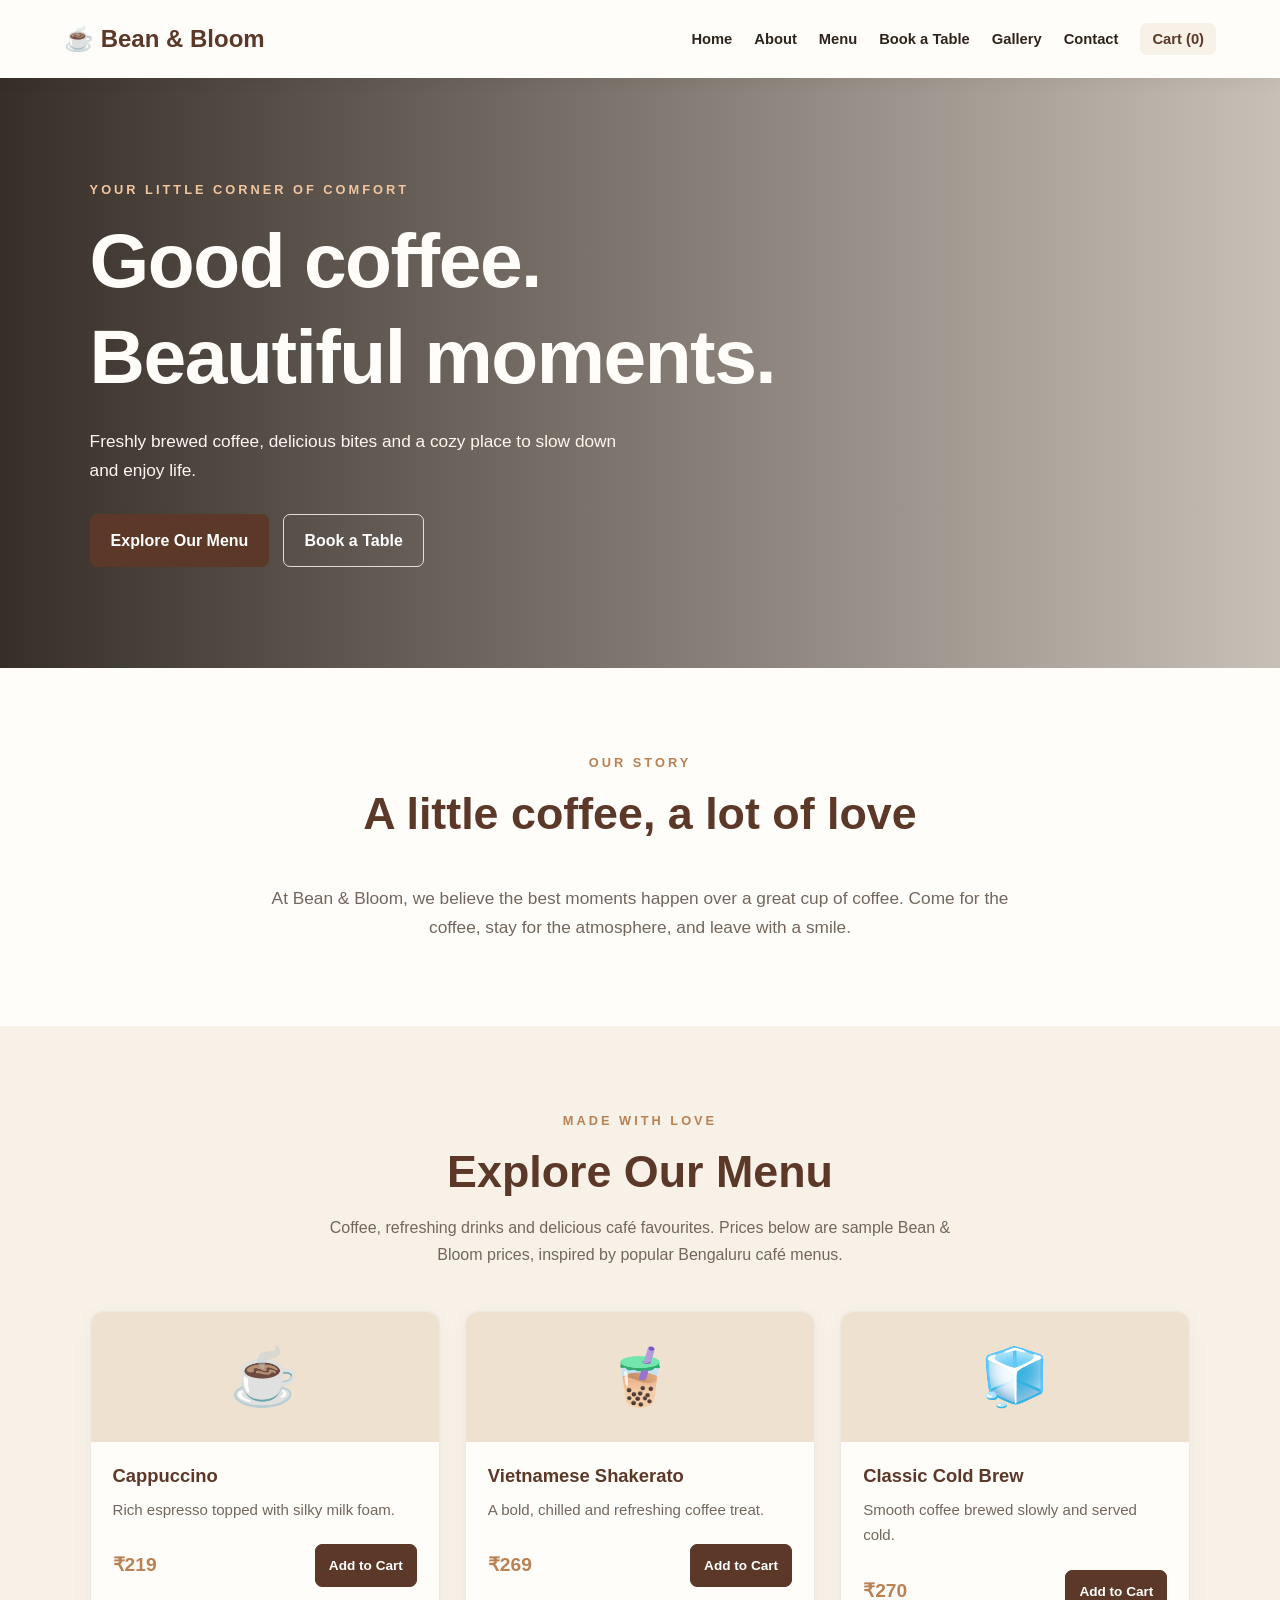
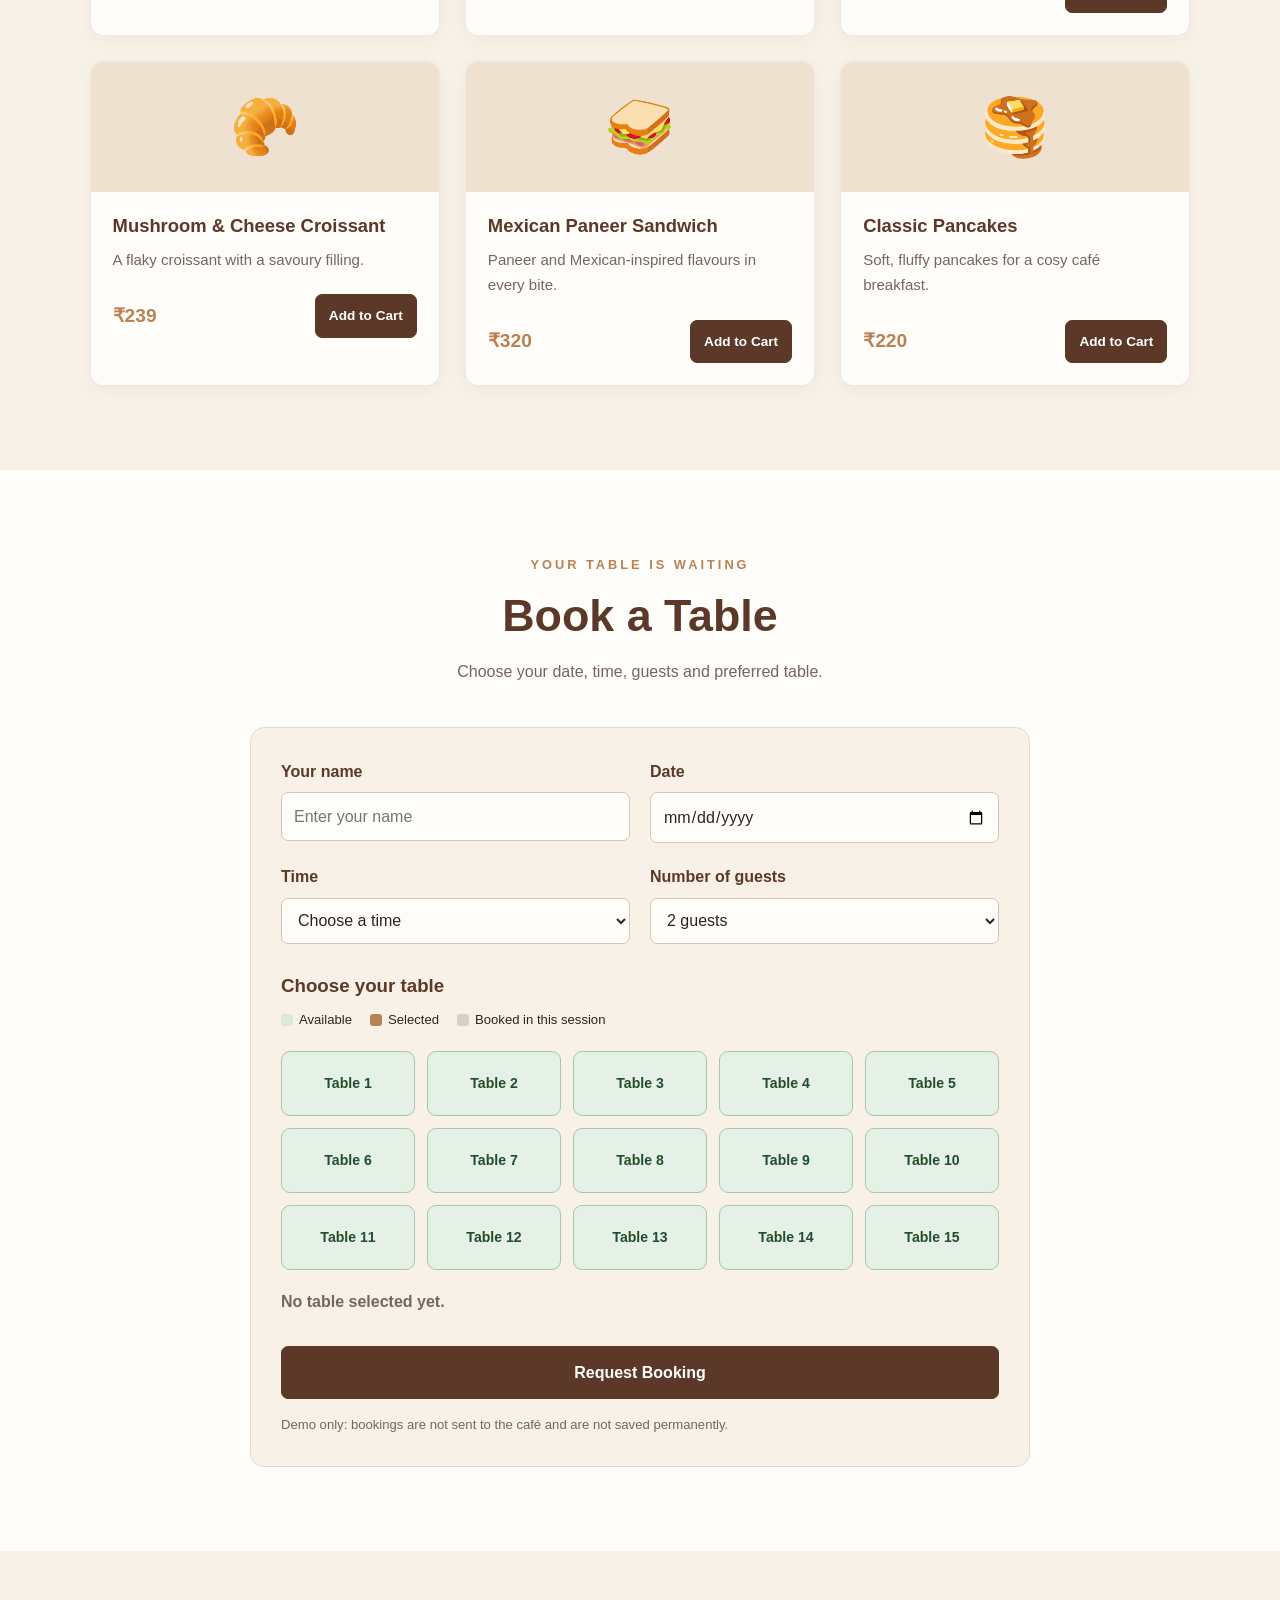
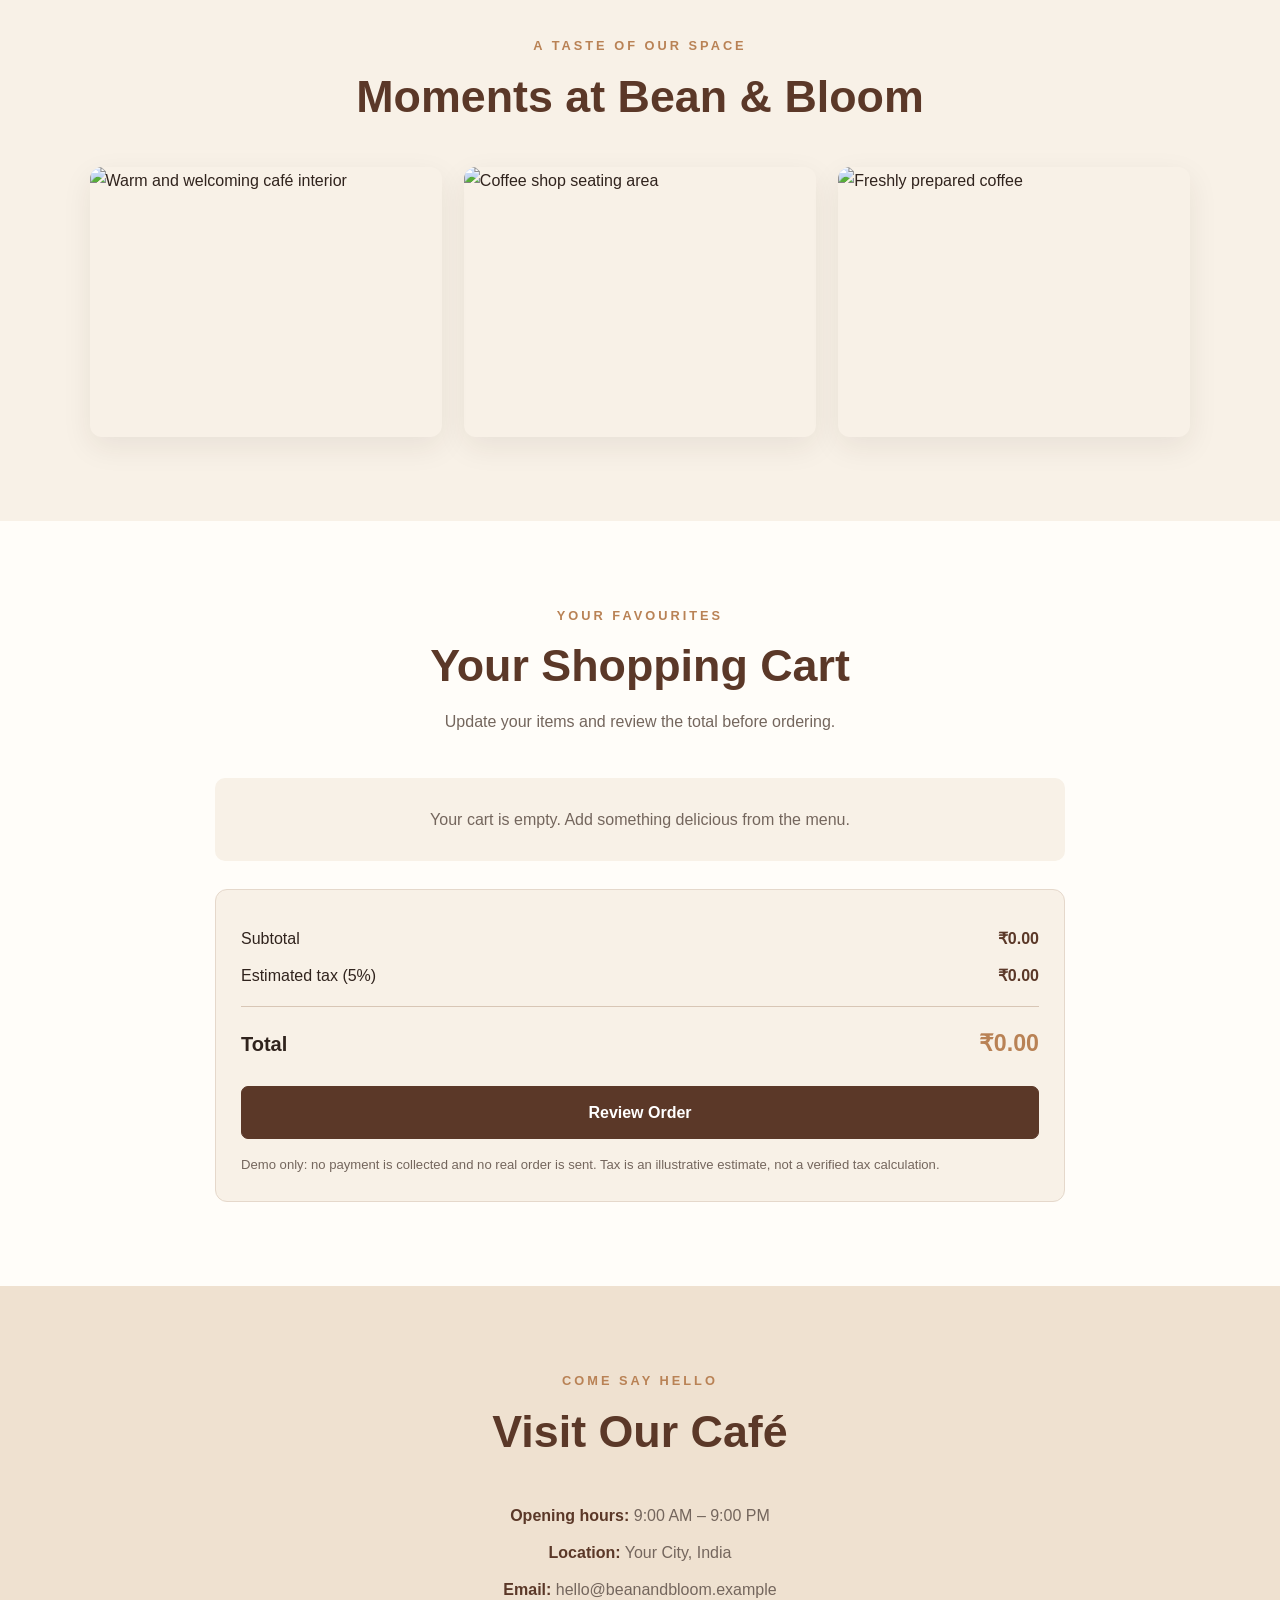
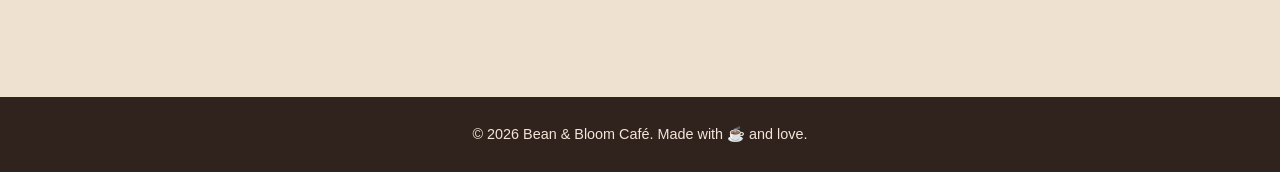
==== index.html @ 3d644000 "Initial commit" ====
<!DOCTYPE html>
<html lang="en">
<head>
  <meta charset="UTF-8">
  <meta name="viewport" content="width=device-width, initial-scale=1.0">
  <meta name="description" content="Bean & Bloom — coffee, delicious food, table bookings and online ordering.">
  <title>Bean & Bloom | Your Cozy Café</title>
  <link rel="stylesheet" href="style.css">
  <script src="script.js" defer></script>
</head>
<body>

  <!-- Navigation -->
  <header class="site-header">
    <nav class="navbar">
      <a class="logo" href="#home">☕ Bean & Bloom</a>

      <ul class="nav-links">
        <li><a href="#home">Home</a></li>
        <li><a href="#about">About</a></li>
        <li><a href="#menu">Menu</a></li>
        <li><a href="#booking">Book a Table</a></li>
        <li><a href="#gallery">Gallery</a></li>
        <li><a href="#contact">Contact</a></li>
        <li><a class="cart-link" href="#cart">Cart (<span id="cart-count">0</span>)</a></li>
      </ul>
    </nav>
  </header>

  <main>
    <!-- Hero -->
    <section class="hero" id="home">
      <div class="hero-content">
        <p class="eyebrow">YOUR LITTLE CORNER OF COMFORT</p>
        <h1>Good coffee.<br>Beautiful moments.</h1>
        <p>
          Freshly brewed coffee, delicious bites and a cozy place
          to slow down and enjoy life.
        </p>
        <div class="hero-actions">
          <a class="btn" href="#menu">Explore Our Menu</a>
          <a class="btn btn-outline" href="#booking">Book a Table</a>
        </div>
      </div>
    </section>

    <!-- About -->
    <section class="about section" id="about">
      <div class="section-heading">
        <p class="eyebrow">OUR STORY</p>
        <h2>A little coffee, a lot of love</h2>
      </div>
      <p class="about-text">
        At Bean & Bloom, we believe the best moments happen over a
        great cup of coffee. Come for the coffee, stay for the
        atmosphere, and leave with a smile.
      </p>
    </section>

    <!-- Menu -->
    <section class="menu section" id="menu">
      <div class="section-heading">
        <p class="eyebrow">MADE WITH LOVE</p>
        <h2>Explore Our Menu</h2>
        <p>
          Coffee, refreshing drinks and delicious café favourites.
          Prices below are sample Bean & Bloom prices, inspired by
          popular Bengaluru café menus.
        </p>
      </div>

      <div class="menu-grid">
        <article class="menu-card">
          <div class="food-emoji">☕</div>
          <div class="menu-card-content">
            <h3>Cappuccino</h3>
            <p>Rich espresso topped with silky milk foam.</p>
            <div class="menu-card-bottom">
              <span class="price">₹219</span>
              <button class="add-btn" data-name="Cappuccino" data-price="219">Add to Cart</button>
            </div>
          </div>
        </article>

        <article class="menu-card">
          <div class="food-emoji">🧋</div>
          <div class="menu-card-content">
            <h3>Vietnamese Shakerato</h3>
            <p>A bold, chilled and refreshing coffee treat.</p>
            <div class="menu-card-bottom">
              <span class="price">₹269</span>
              <button class="add-btn" data-name="Vietnamese Shakerato" data-price="269">Add to Cart</button>
            </div>
          </div>
        </article>

        <article class="menu-card">
          <div class="food-emoji">🧊</div>
          <div class="menu-card-content">
            <h3>Classic Cold Brew</h3>
            <p>Smooth coffee brewed slowly and served cold.</p>
            <div class="menu-card-bottom">
              <span class="price">₹270</span>
              <button class="add-btn" data-name="Classic Cold Brew" data-price="270">Add to Cart</button>
            </div>
          </div>
        </article>

        <article class="menu-card">
          <div class="food-emoji">🥐</div>
          <div class="menu-card-content">
            <h3>Mushroom & Cheese Croissant</h3>
            <p>A flaky croissant with a savoury filling.</p>
            <div class="menu-card-bottom">
              <span class="price">₹239</span>
              <button class="add-btn" data-name="Mushroom & Cheese Croissant" data-price="239">Add to Cart</button>
            </div>
          </div>
        </article>

        <article class="menu-card">
          <div class="food-emoji">🥪</div>
          <div class="menu-card-content">
            <h3>Mexican Paneer Sandwich</h3>
            <p>Paneer and Mexican-inspired flavours in every bite.</p>
            <div class="menu-card-bottom">
              <span class="price">₹320</span>
              <button class="add-btn" data-name="Mexican Paneer Sandwich" data-price="320">Add to Cart</button>
            </div>
          </div>
        </article>

        <article class="menu-card">
          <div class="food-emoji">🥞</div>
          <div class="menu-card-content">
            <h3>Classic Pancakes</h3>
            <p>Soft, fluffy pancakes for a cosy café breakfast.</p>
            <div class="menu-card-bottom">
              <span class="price">₹220</span>
              <button class="add-btn" data-name="Classic Pancakes" data-price="220">Add to Cart</button>
            </div>
          </div>
        </article>
      </div>
    </section>

    <!-- Booking -->
    <section class="booking section" id="booking">
      <div class="section-heading">
        <p class="eyebrow">YOUR TABLE IS WAITING</p>
        <h2>Book a Table</h2>
        <p>Choose your date, time, guests and preferred table.</p>
      </div>

      <form id="booking-form" class="booking-form">
        <div class="form-grid">
          <div class="form-group">
            <label for="booking-name">Your name</label>
            <input id="booking-name" type="text" placeholder="Enter your name" required>
          </div>

          <div class="form-group">
            <label for="booking-date">Date</label>
            <input id="booking-date" type="date" required>
          </div>

          <div class="form-group">
            <label for="booking-time">Time</label>
            <select id="booking-time" required>
              <option value="">Choose a time</option>
              <option>09:00 AM</option>
              <option>10:00 AM</option>
              <option>11:00 AM</option>
              <option>12:00 PM</option>
              <option>01:00 PM</option>
              <option>02:00 PM</option>
              <option>03:00 PM</option>
              <option>04:00 PM</option>
              <option>05:00 PM</option>
              <option>06:00 PM</option>
              <option>07:00 PM</option>
              <option>08:00 PM</option>
            </select>
          </div>

          <div class="form-group">
            <label for="guest-count">Number of guests</label>
            <select id="guest-count" required>
              <option value="1">1 guest</option>
              <option value="2" selected>2 guests</option>
              <option value="3">3 guests</option>
              <option value="4">4 guests</option>
              <option value="5">5 guests</option>
              <option value="6">6 guests</option>
            </select>
          </div>
        </div>

        <h3 class="table-heading">Choose your table</h3>
        <div class="table-legend">
          <span><i class="legend-dot available-dot"></i> Available</span>
          <span><i class="legend-dot selected-dot"></i> Selected</span>
          <span><i class="legend-dot booked-dot"></i> Booked in this session</span>
        </div>

        <div class="table-grid" id="table-grid"></div>
        <p class="selected-table" id="selected-table" aria-live="polite">
          No table selected yet.
        </p>

        <button class="btn submit-btn" type="submit">Request Booking</button>
        <p class="status-message" id="booking-message" aria-live="polite"></p>
        <p class="demo-note">
          Demo only: bookings are not sent to the café and are not saved permanently.
        </p>
      </form>
    </section>

    <!-- Gallery -->
    <section class="gallery section" id="gallery">
      <div class="section-heading">
        <p class="eyebrow">A TASTE OF OUR SPACE</p>
        <h2>Moments at Bean & Bloom</h2>
      </div>

      <div class="gallery-grid">
        <img
          src="https://images.unsplash.com/photo-1445116572660-236099ec97a0?auto=format&fit=crop&w=800&q=80"
          alt="Warm and welcoming café interior" loading="lazy">
        <img
          src="https://images.unsplash.com/photo-1501339847302-ac426a4a7cbb?auto=format&fit=crop&w=800&q=80"
          alt="Coffee shop seating area" loading="lazy">
        <img
          src="https://images.unsplash.com/photo-1442512595331-e89e73853f31?auto=format&fit=crop&w=800&q=80"
          alt="Freshly prepared coffee" loading="lazy">
      </div>
    </section>

    <!-- Cart -->
    <section class="cart-section section" id="cart">
      <div class="section-heading">
        <p class="eyebrow">YOUR FAVOURITES</p>
        <h2>Your Shopping Cart</h2>
        <p>Update your items and review the total before ordering.</p>
      </div>

      <div class="cart-container">
        <div id="cart-items" class="cart-items" aria-live="polite">
          <p class="empty-cart">Your cart is empty. Add something delicious!</p>
        </div>

        <div class="cart-summary">
          <div class="summary-line">
            <span>Subtotal</span>
            <strong id="cart-subtotal">₹0.00</strong>
          </div>
          <div class="summary-line">
            <span>Estimated tax (5%)</span>
            <strong id="cart-tax">₹0.00</strong>
          </div>
          <div class="summary-line total-line">
            <span>Total</span>
            <strong id="cart-total">₹0.00</strong>
          </div>

          <button class="btn submit-btn" id="checkout-btn" type="button">
            Review Order
          </button>
          <p class="status-message" id="order-message" aria-live="polite"></p>
          <p class="demo-note">
            Demo only: no payment is collected and no real order is sent.
            Tax is an illustrative estimate, not a verified tax calculation.
          </p>
        </div>
      </div>
    </section>

    <!-- Contact -->
    <section class="contact section" id="contact">
      <div class="section-heading">
        <p class="eyebrow">COME SAY HELLO</p>
        <h2>Visit Our Café</h2>
      </div>

      <div class="contact-details">
        <p><strong>Opening hours:</strong> 9:00 AM – 9:00 PM</p>
        <p><strong>Location:</strong> Your City, India</p>
        <p><strong>Email:</strong> hello@beanandbloom.example</p>
      </div>
    </section>
  </main>

  <!-- Footer -->
  <footer class="site-footer">
    <p>© 2026 Bean & Bloom Café. Made with ☕ and love.</p>
  </footer>

</body>
</html>
---- style.css ----
/* ==============================
   BEAN & BLOOM — MAIN STYLES
============================== */

/* 1. Reset and theme */
* {
  margin: 0;
  padding: 0;
  box-sizing: border-box;
}

:root {
  --cream: #f8f1e7;
  --brown: #5b3828;
  --caramel: #b98255;
  --dark: #30231d;
  --white: #fffdf9;
  --muted: #74665d;
  --border: #e5d8cb;
  --shadow: 0 10px 30px rgba(48, 35, 29, 0.08);
}

html {
  scroll-behavior: smooth;
  scroll-padding-top: 100px;
}

body {
  font-family: Arial, Helvetica, sans-serif;
  background: var(--cream);
  color: var(--dark);
  line-height: 1.7;
}

img {
  display: block;
  max-width: 100%;
}

a {
  color: inherit;
  text-decoration: none;
}

button,
input,
select {
  font: inherit;
}

button {
  cursor: pointer;
}

button:focus-visible,
a:focus-visible,
input:focus-visible,
select:focus-visible {
  outline: 3px solid var(--caramel);
  outline-offset: 3px;
}

.section {
  padding: 84px 7%;
}

h1,
h2,
h3 {
  color: var(--brown);
  line-height: 1.25;
}

h2 {
  font-size: clamp(2rem, 4vw, 2.8rem);
}

p {
  color: var(--muted);
}

.eyebrow {
  color: var(--caramel);
  text-transform: uppercase;
  font-size: 0.8rem;
  font-weight: 800;
  letter-spacing: 3px;
  margin-bottom: 12px;
}

.section-heading {
  max-width: 720px;
  margin: 0 auto 42px;
  text-align: center;
}

.section-heading h2 {
  margin-bottom: 14px;
}

.section-heading > p:last-child {
  max-width: 650px;
  margin: 0 auto;
}

/* 2. Header and navigation */
.site-header {
  position: sticky;
  top: 0;
  z-index: 100;
  background: var(--white);
  box-shadow: 0 3px 15px rgba(48, 35, 29, 0.06);
}

.navbar {
  max-width: 1400px;
  min-height: 78px;
  margin: 0 auto;
  padding: 14px 5%;
  display: flex;
  align-items: center;
  justify-content: space-between;
  gap: 24px;
}

.logo {
  color: var(--brown);
  font-size: 1.5rem;
  font-weight: 800;
  white-space: nowrap;
}

.nav-links {
  display: flex;
  align-items: center;
  justify-content: center;
  flex-wrap: wrap;
  gap: 12px 22px;
  list-style: none;
}

.nav-links a {
  color: var(--dark);
  font-size: 0.92rem;
  font-weight: 700;
  transition: color 0.2s ease;
}

.nav-links a:hover,
.nav-links a:focus-visible {
  color: var(--caramel);
}

.nav-links .cart-link {
  color: var(--brown);
  background: var(--cream);
  padding: 8px 12px;
  border-radius: 7px;
}

/* 3. Buttons */
.btn,
.add-btn {
  display: inline-flex;
  align-items: center;
  justify-content: center;
  border: 1px solid var(--brown);
  border-radius: 7px;
  padding: 12px 20px;
  background: var(--brown);
  color: white;
  font-weight: 700;
  transition: background 0.2s ease, transform 0.2s ease;
}

.btn:hover,
.add-btn:hover {
  background: var(--caramel);
  border-color: var(--caramel);
  transform: translateY(-2px);
}

.btn-outline {
  color: white;
  background: transparent;
  border-color: rgba(255, 255, 255, 0.8);
}

.btn-outline:hover {
  background: white;
  border-color: white;
  color: var(--brown);
}

/* 4. Hero section */
.hero {
  min-height: 590px;
  padding: 100px 7%;
  display: flex;
  align-items: center;
  background:
    linear-gradient(90deg, rgba(28, 19, 14, 0.88), rgba(28, 19, 14, 0.22)),
    url("https://images.unsplash.com/photo-1445116572660-236099ec97a0?auto=format&fit=crop&w=1800&q=85")
    center / cover no-repeat;
}

.hero-content {
  width: 100%;
  max-width: 720px;
}

.hero h1 {
  color: var(--white);
  font-size: clamp(2.8rem, 6vw, 5rem);
  letter-spacing: -1.5px;
  margin-bottom: 22px;
}

.hero .eyebrow {
  color: #f1c59e;
}

.hero-content > p:not(.eyebrow) {
  max-width: 550px;
  color: #fff7ef;
  font-size: 1.08rem;
  margin-bottom: 28px;
}

.hero-actions {
  display: flex;
  flex-wrap: wrap;
  gap: 14px;
}

/* 5. About */
.about {
  background: var(--white);
}

.about-text {
  max-width: 760px;
  margin: 0 auto;
  text-align: center;
  font-size: 1.08rem;
}

/* 6. Menu */
.menu {
  background: var(--cream);
}

.menu-grid {
  max-width: 1150px;
  margin: 0 auto;
  display: grid;
  grid-template-columns: repeat(3, minmax(0, 1fr));
  gap: 25px;
}

.menu-card {
  min-width: 0;
  overflow: hidden;
  background: var(--white);
  border: 1px solid rgba(91, 56, 40, 0.1);
  border-radius: 13px;
  box-shadow: 0 5px 20px rgba(48, 35, 29, 0.04);
  transition: transform 0.2s ease, box-shadow 0.2s ease;
}

.menu-card:hover {
  transform: translateY(-5px);
  box-shadow: var(--shadow);
}

.food-emoji {
  min-height: 130px;
  display: flex;
  align-items: center;
  justify-content: center;
  background: #efe1d0;
  font-size: 3.5rem;
}

.menu-card-content {
  padding: 22px;
}

.menu-card h3 {
  font-size: 1.15rem;
  margin-bottom: 10px;
}

.menu-card p {
  font-size: 0.94rem;
}

.menu-card-bottom {
  margin-top: 22px;
  display: flex;
  align-items: center;
  justify-content: space-between;
  gap: 12px;
}

.price {
  color: var(--caramel);
  font-size: 1.2rem;
  font-weight: 800;
  white-space: nowrap;
}

.add-btn {
  padding: 9px 13px;
  font-size: 0.85rem;
  white-space: nowrap;
}

/* 7. Booking */
.booking {
  background: var(--white);
}

.booking-form {
  max-width: 780px;
  margin: 0 auto;
  padding: 30px;
  background: var(--cream);
  border: 1px solid var(--border);
  border-radius: 14px;
}

.form-grid {
  display: grid;
  grid-template-columns: repeat(2, minmax(0, 1fr));
  gap: 20px;
}

.form-group label {
  display: block;
  margin-bottom: 7px;
  color: var(--brown);
  font-weight: 700;
}

.form-group input,
.form-group select {
  width: 100%;
  min-height: 46px;
  padding: 10px 12px;
  border: 1px solid #d6c5b5;
  border-radius: 7px;
  background: var(--white);
  color: var(--dark);
}

.table-heading {
  margin-top: 30px;
  margin-bottom: 12px;
}

.table-legend {
  display: flex;
  flex-wrap: wrap;
  gap: 10px 18px;
  margin-bottom: 20px;
  font-size: 0.82rem;
}

.table-legend span {
  display: inline-flex;
  align-items: center;
  gap: 6px;
}

.legend-dot {
  display: inline-block;
  width: 12px;
  height: 12px;
  border-radius: 3px;
}

.available-dot {
  background: #d9eadb;
}

.selected-dot {
  background: var(--caramel);
}

.booked-dot {
  background: #d7d0ca;
}

.table-grid {
  display: grid;
  grid-template-columns: repeat(5, minmax(0, 1fr));
  gap: 12px;
}

.table-option {
  min-width: 0;
  min-height: 65px;
  padding: 8px 4px;
  border: 1px solid #a8c6ac;
  border-radius: 9px;
  background: #e5f1e6;
  color: #244d2c;
  font-size: 0.88rem;
  font-weight: 700;
  overflow-wrap: anywhere;
  transition: background 0.2s ease;
}

.table-option:hover:not(:disabled) {
  border-color: var(--brown);
}

.table-option.selected {
  background: var(--caramel);
  border-color: var(--brown);
  color: white;
}

.table-option:disabled {
  background: #e4deda;
  border-color: #d0c7c1;
  color: #81756d;
  cursor: not-allowed;
}

.selected-table {
  margin: 18px 0;
  font-weight: 700;
}

.submit-btn {
  width: 100%;
  margin-top: 12px;
}

.status-message {
  margin-top: 15px;
  font-weight: 700;
  overflow-wrap: anywhere;
}

.demo-note {
  margin-top: 12px;
  font-size: 0.82rem;
}

/* 8. Gallery */
.gallery {
  background: var(--cream);
}

.gallery-grid {
  max-width: 1150px;
  margin: 0 auto;
  display: grid;
  grid-template-columns: repeat(3, minmax(0, 1fr));
  gap: 22px;
}

.gallery-grid img {
  width: 100%;
  height: 270px;
  object-fit: cover;
  border-radius: 12px;
  box-shadow: var(--shadow);
  transition: transform 0.25s ease;
}

.gallery-grid img:hover {
  transform: scale(1.02);
}

/* 9. Cart */
.cart-section {
  background: var(--white);
}

.cart-container {
  max-width: 850px;
  margin: 0 auto;
}

.cart-items {
  margin-bottom: 28px;
}

.empty-cart {
  padding: 28px;
  text-align: center;
  background: var(--cream);
  border-radius: 10px;
}

.cart-row {
  display: grid;
  grid-template-columns: minmax(0, 1fr) auto;
  align-items: center;
  gap: 15px;
  padding: 20px 0;
  border-bottom: 1px solid var(--border);
}

.cart-item-name {
  color: var(--brown);
  font-weight: 800;
}

.cart-item-price {
  margin-top: 3px;
  font-size: 0.9rem;
}

.cart-actions {
  display: flex;
  flex-wrap: wrap;
  align-items: center;
  justify-content: flex-end;
  gap: 9px;
}

.quantity-btn {
  width: 32px;
  height: 32px;
  border: 0;
  border-radius: 6px;
  background: #eadaca;
  color: var(--brown);
  font-weight: 800;
}

.quantity-btn:hover {
  background: #ddc3aa;
}

.quantity-value {
  min-width: 20px;
  text-align: center;
  font-weight: 700;
}

.remove-btn {
  padding: 6px;
  border: 0;
  background: transparent;
  color: #a13c30;
  font-weight: 700;
}

.remove-btn:hover {
  text-decoration: underline;
}

.cart-summary {
  padding: 25px;
  background: var(--cream);
  border: 1px solid var(--border);
  border-radius: 12px;
}

.summary-line {
  display: flex;
  align-items: center;
  justify-content: space-between;
  gap: 20px;
  margin: 10px 0;
}

.summary-line strong {
  color: var(--brown);
  text-align: right;
}

.total-line {
  padding-top: 17px;
  margin-top: 17px;
  border-top: 1px solid #d8c6b5;
  font-size: 1.25rem;
  font-weight: 800;
}

.total-line strong {
  color: var(--caramel);
  font-size: 1.45rem;
}

/* 10. Contact and footer */
.contact {
  background: #efe1d0;
  text-align: center;
}

.contact-details p {
  margin: 10px 0;
}

.contact-details strong {
  color: var(--brown);
}

.site-footer {
  padding: 25px 7%;
  background: var(--dark);
  text-align: center;
}

.site-footer p {
  color: #f3e5d9;
  font-size: 0.9rem;
}

/* 11. Tablet */
@media (max-width: 1000px) {
  .navbar {
    flex-direction: column;
    gap: 12px;
  }

  .nav-links {
    gap: 10px 18px;
  }

  .menu-grid {
    grid-template-columns: repeat(2, minmax(0, 1fr));
  }

  .hero {
    min-height: 520px;
  }
}

/* 12. Mobile */
@media (max-width: 600px) {
  .section {
    padding: 60px 6%;
  }

  .navbar {
    padding: 14px 5%;
  }

  .logo {
    font-size: 1.35rem;
  }

  .nav-links {
    gap: 8px 13px;
  }

  .nav-links a {
    font-size: 0.82rem;
  }

  .hero {
    min-height: 500px;
    padding: 70px 6%;
    background-position: 60% center;
  }

  .hero h1 {
    font-size: 2.8rem;
  }

  .hero-actions {
    align-items: stretch;
    flex-direction: column;
    max-width: 250px;
  }

  .menu-grid,
  .gallery-grid,
  .form-grid {
    grid-template-columns: 1fr;
  }

  .menu-card-bottom {
    gap: 8px;
  }

  .booking-form {
    padding: 20px 15px;
  }

  .table-grid {
    grid-template-columns: repeat(3, minmax(0, 1fr));
    gap: 8px;
  }

  .table-option {
    min-height: 58px;
    font-size: 0.82rem;
  }

  .gallery-grid img {
    height: 230px;
  }

  .cart-row {
    grid-template-columns: 1fr;
    gap: 12px;
  }

  .cart-actions {
    justify-content: flex-start;
  }

  .cart-summary {
    padding: 18px;
  }

  .total-line {
    font-size: 1.1rem;
  }

  .total-line strong {
    font-size: 1.25rem;
  }
}
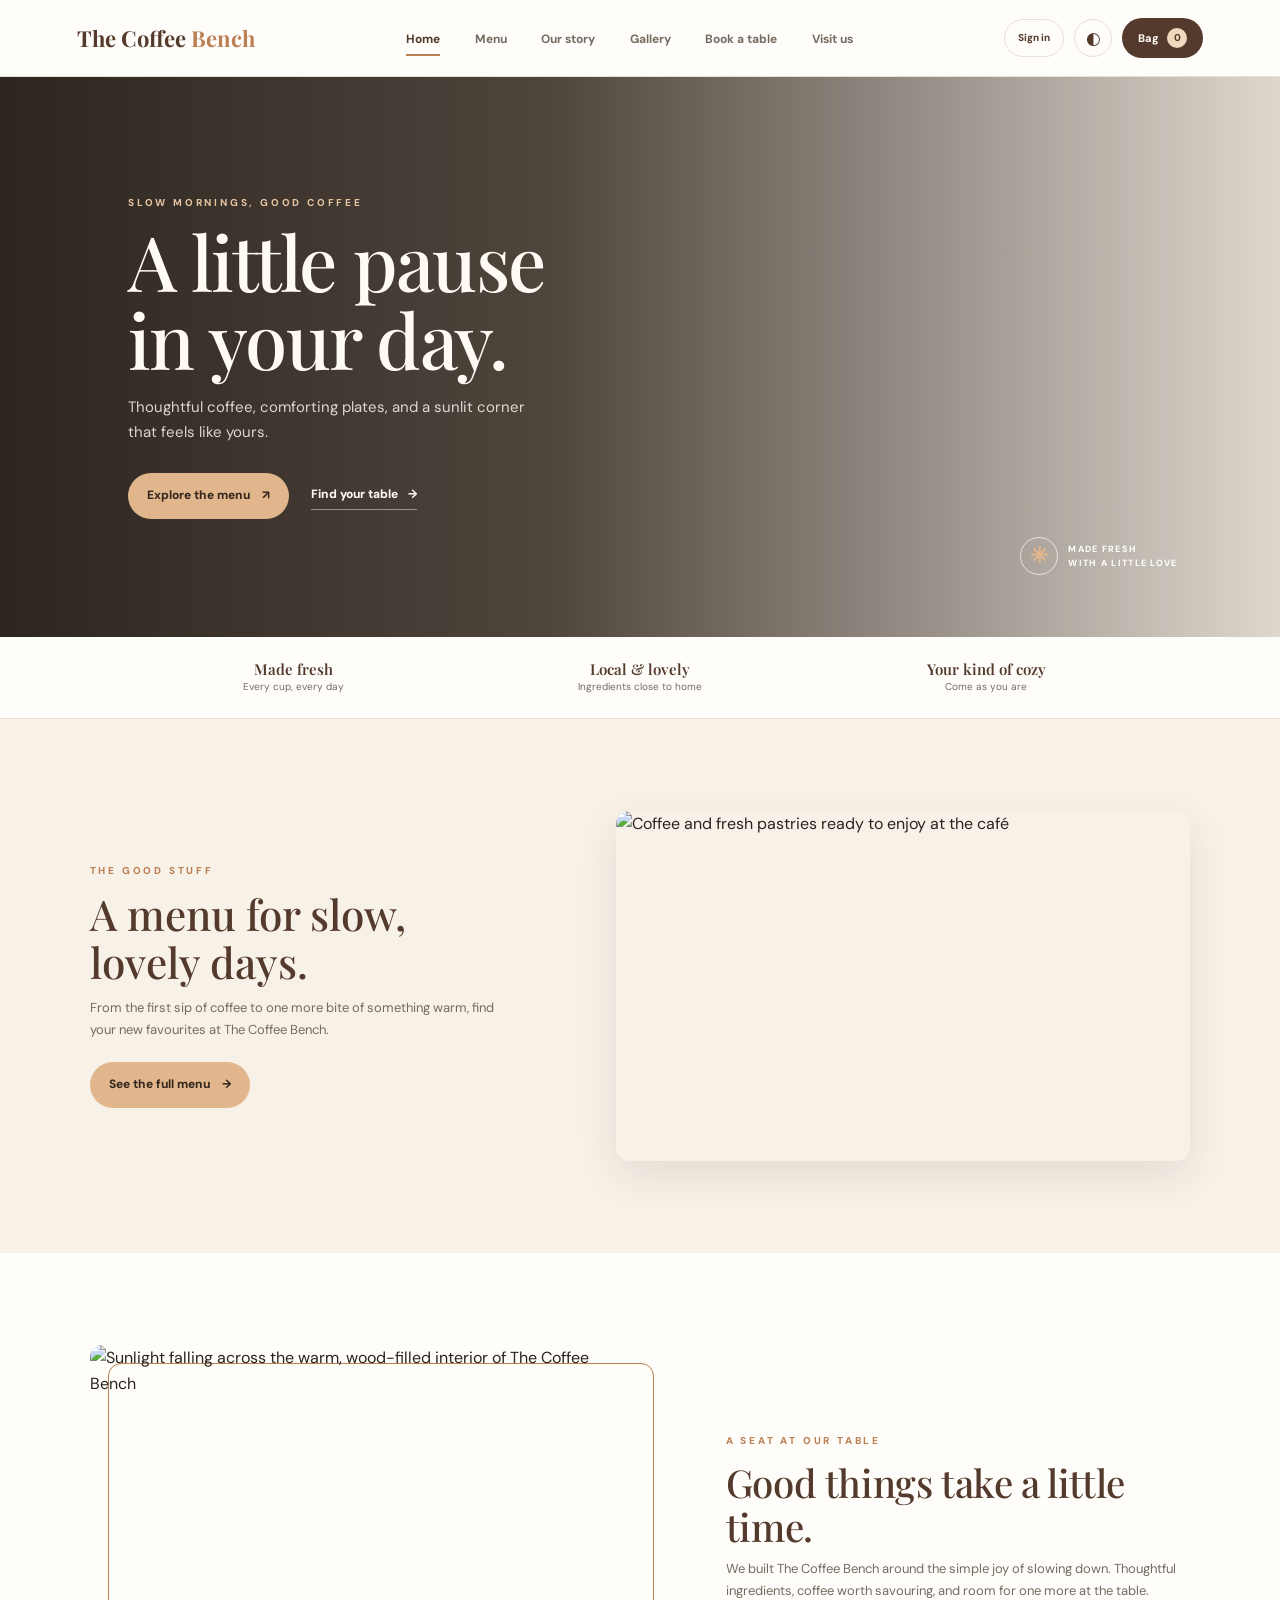
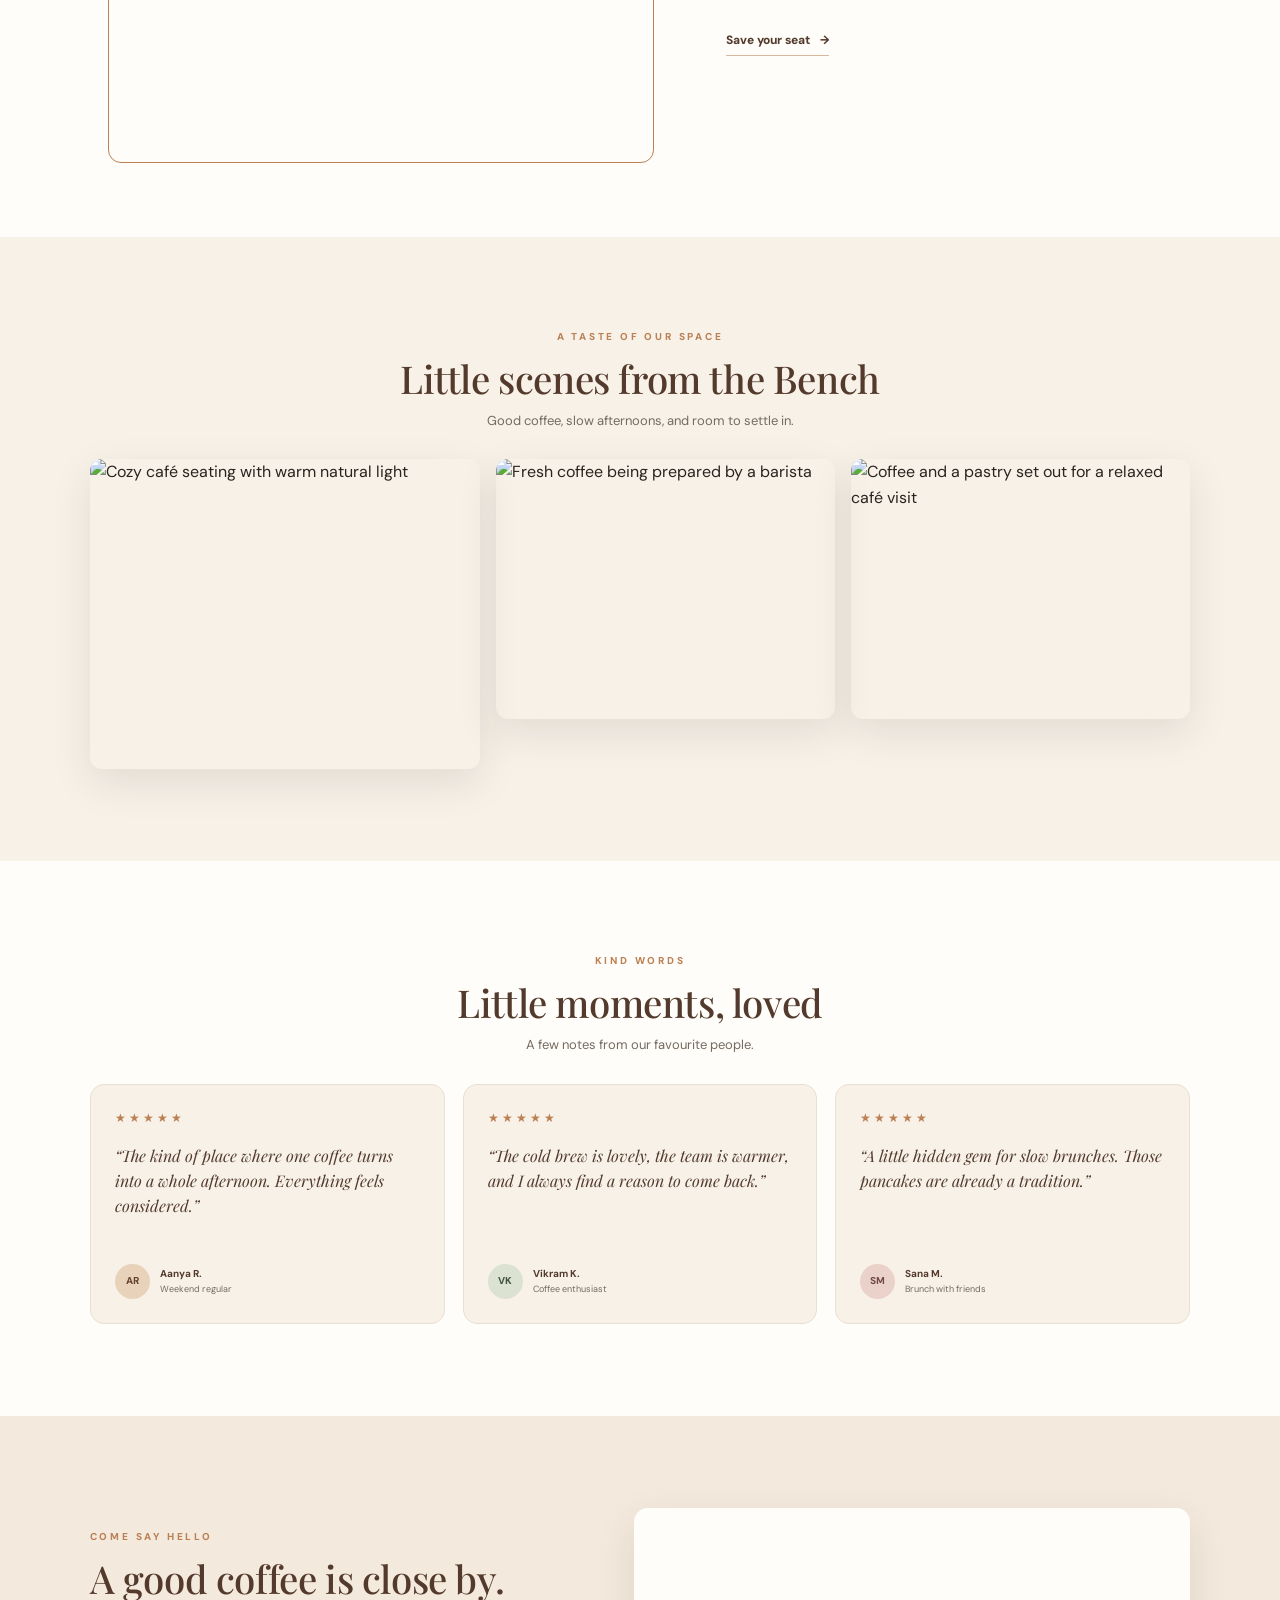
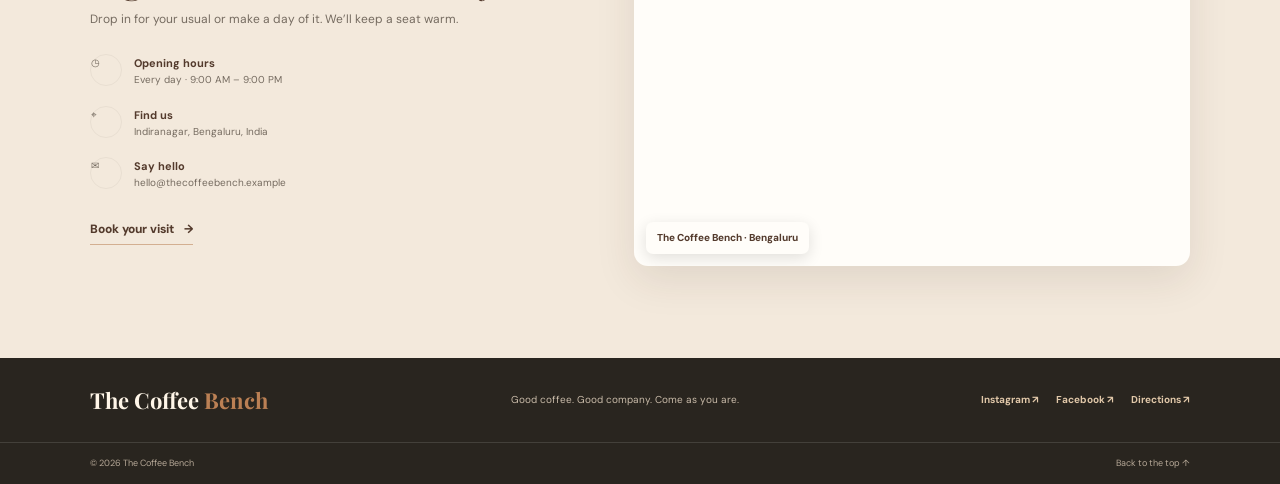
==== commit 3488b30d: "Frontend Done" ====
--- a/index.html
+++ b/index.html
@@ -1,300 +1,37 @@
-
-<!DOCTYPE html>
+<!doctype html>
 <html lang="en">
 <head>
   <meta charset="UTF-8">
-  <meta name="viewport" content="width=device-width, initial-scale=1.0">
-  <meta name="description" content="Bean & Bloom — coffee, delicious food, table bookings and online ordering.">
-  <title>Bean & Bloom | Your Cozy Café</title>
-  <link rel="stylesheet" href="style.css">
-  <script src="script.js" defer></script>
+  <meta name="viewport" content="width=device-width, initial-scale=1">
+  <meta name="description" content="The Coffee Bench — thoughtful coffee, comforting plates, and a cozy table waiting for you.">
+  <meta name="theme-color" content="#f7f1e8">
+  <meta property="og:type" content="website">
+  <meta property="og:title" content="The Coffee Bench | A little pause in your day">
+  <meta property="og:description" content="Thoughtful coffee, comforting plates, and a sunlit corner that feels like yours.">
+  <meta property="og:image" content="https://images.unsplash.com/photo-1445116572660-236099ec97a0?auto=format&fit=crop&w=1200&q=85">
+  <link rel="icon" type="image/svg+xml" href="data:image/svg+xml,%3Csvg xmlns='http://www.w3.org/2000/svg' viewBox='0 0 64 64'%3E%3Crect width='64' height='64' rx='18' fill='%23533a2c'/%3E%3Cpath d='M16 25h29v14a12 12 0 0 1-12 12h-5a12 12 0 0 1-12-12V25Zm29 4h4a7 7 0 0 1 0 14h-6' fill='none' stroke='%23f7f1e8' stroke-width='4' stroke-linecap='round' stroke-linejoin='round'/%3E%3Cpath d='M23 18c-3-4 3-5 0-9m11 9c-3-4 3-5 0-9' fill='none' stroke='%23e2b68c' stroke-width='3' stroke-linecap='round'/%3E%3C/svg%3E">
+  <title>The Coffee Bench | A little pause in your day</title>
+  <link rel="preconnect" href="https://images.unsplash.com"><link rel="preconnect" href="https://fonts.googleapis.com"><link rel="preconnect" href="https://fonts.gstatic.com" crossorigin>
+  <link href="https://fonts.googleapis.com/css2?family=DM+Sans:wght@400;500;600;700&family=Playfair+Display:wght@500;600;700&display=swap" rel="stylesheet">
+  <link rel="stylesheet" href="style.css"><script src="script.js" defer></script>
 </head>
 <body>
-
-  <!-- Navigation -->
-  <header class="site-header">
-    <nav class="navbar">
-      <a class="logo" href="#home">☕ Bean & Bloom</a>
-
-      <ul class="nav-links">
-        <li><a href="#home">Home</a></li>
-        <li><a href="#about">About</a></li>
-        <li><a href="#menu">Menu</a></li>
-        <li><a href="#booking">Book a Table</a></li>
-        <li><a href="#gallery">Gallery</a></li>
-        <li><a href="#contact">Contact</a></li>
-        <li><a class="cart-link" href="#cart">Cart (<span id="cart-count">0</span>)</a></li>
-      </ul>
-    </nav>
-  </header>
-
+  <header class="site-header" id="top"><nav class="navbar" aria-label="Main navigation">
+    <a class="brand" href="index.html" aria-label="The Coffee Bench home">The Coffee <span>Bench</span></a>
+    <button class="nav-toggle" id="nav-toggle" type="button" aria-expanded="false" aria-controls="nav-links" aria-label="Open navigation"><span></span><span></span></button>
+    <ul class="nav-links" id="nav-links"><li><a href="index.html" aria-current="page">Home</a></li><li><a href="menu.html">Menu</a></li><li><a href="index.html#story">Our story</a></li><li><a href="index.html#gallery">Gallery</a></li><li><a href="booking.html">Book a table</a></li><li><a href="index.html#contact">Visit us</a></li></ul>
+    <div class="nav-actions"><button class="account-trigger" id="account-trigger" type="button">Sign in</button><button class="theme-toggle" id="theme-toggle" type="button" aria-label="Switch to dark mode" title="Toggle dark mode"><span aria-hidden="true">◐</span></button><a class="cart-link" href="order.html">Bag <span id="cart-count" aria-live="polite">0</span></a></div>
+  </nav></header>
   <main>
-    <!-- Hero -->
-    <section class="hero" id="home">
-      <div class="hero-content">
-        <p class="eyebrow">YOUR LITTLE CORNER OF COMFORT</p>
-        <h1>Good coffee.<br>Beautiful moments.</h1>
-        <p>
-          Freshly brewed coffee, delicious bites and a cozy place
-          to slow down and enjoy life.
-        </p>
-        <div class="hero-actions">
-          <a class="btn" href="#menu">Explore Our Menu</a>
-          <a class="btn btn-outline" href="#booking">Book a Table</a>
-        </div>
-      </div>
-    </section>
-
-    <!-- About -->
-    <section class="about section" id="about">
-      <div class="section-heading">
-        <p class="eyebrow">OUR STORY</p>
-        <h2>A little coffee, a lot of love</h2>
-      </div>
-      <p class="about-text">
-        At Bean & Bloom, we believe the best moments happen over a
-        great cup of coffee. Come for the coffee, stay for the
-        atmosphere, and leave with a smile.
-      </p>
-    </section>
-
-    <!-- Menu -->
-    <section class="menu section" id="menu">
-      <div class="section-heading">
-        <p class="eyebrow">MADE WITH LOVE</p>
-        <h2>Explore Our Menu</h2>
-        <p>
-          Coffee, refreshing drinks and delicious café favourites.
-          Prices below are sample Bean & Bloom prices, inspired by
-          popular Bengaluru café menus.
-        </p>
-      </div>
-
-      <div class="menu-grid">
-        <article class="menu-card">
-          <div class="food-emoji">☕</div>
-          <div class="menu-card-content">
-            <h3>Cappuccino</h3>
-            <p>Rich espresso topped with silky milk foam.</p>
-            <div class="menu-card-bottom">
-              <span class="price">₹219</span>
-              <button class="add-btn" data-name="Cappuccino" data-price="219">Add to Cart</button>
-            </div>
-          </div>
-        </article>
-
-        <article class="menu-card">
-          <div class="food-emoji">🧋</div>
-          <div class="menu-card-content">
-            <h3>Vietnamese Shakerato</h3>
-            <p>A bold, chilled and refreshing coffee treat.</p>
-            <div class="menu-card-bottom">
-              <span class="price">₹269</span>
-              <button class="add-btn" data-name="Vietnamese Shakerato" data-price="269">Add to Cart</button>
-            </div>
-          </div>
-        </article>
-
-        <article class="menu-card">
-          <div class="food-emoji">🧊</div>
-          <div class="menu-card-content">
-            <h3>Classic Cold Brew</h3>
-            <p>Smooth coffee brewed slowly and served cold.</p>
-            <div class="menu-card-bottom">
-              <span class="price">₹270</span>
-              <button class="add-btn" data-name="Classic Cold Brew" data-price="270">Add to Cart</button>
-            </div>
-          </div>
-        </article>
-
-        <article class="menu-card">
-          <div class="food-emoji">🥐</div>
-          <div class="menu-card-content">
-            <h3>Mushroom & Cheese Croissant</h3>
-            <p>A flaky croissant with a savoury filling.</p>
-            <div class="menu-card-bottom">
-              <span class="price">₹239</span>
-              <button class="add-btn" data-name="Mushroom & Cheese Croissant" data-price="239">Add to Cart</button>
-            </div>
-          </div>
-        </article>
-
-        <article class="menu-card">
-          <div class="food-emoji">🥪</div>
-          <div class="menu-card-content">
-            <h3>Mexican Paneer Sandwich</h3>
-            <p>Paneer and Mexican-inspired flavours in every bite.</p>
-            <div class="menu-card-bottom">
-              <span class="price">₹320</span>
-              <button class="add-btn" data-name="Mexican Paneer Sandwich" data-price="320">Add to Cart</button>
-            </div>
-          </div>
-        </article>
-
-        <article class="menu-card">
-          <div class="food-emoji">🥞</div>
-          <div class="menu-card-content">
-            <h3>Classic Pancakes</h3>
-            <p>Soft, fluffy pancakes for a cosy café breakfast.</p>
-            <div class="menu-card-bottom">
-              <span class="price">₹220</span>
-              <button class="add-btn" data-name="Classic Pancakes" data-price="220">Add to Cart</button>
-            </div>
-          </div>
-        </article>
-      </div>
-    </section>
-
-    <!-- Booking -->
-    <section class="booking section" id="booking">
-      <div class="section-heading">
-        <p class="eyebrow">YOUR TABLE IS WAITING</p>
-        <h2>Book a Table</h2>
-        <p>Choose your date, time, guests and preferred table.</p>
-      </div>
-
-      <form id="booking-form" class="booking-form">
-        <div class="form-grid">
-          <div class="form-group">
-            <label for="booking-name">Your name</label>
-            <input id="booking-name" type="text" placeholder="Enter your name" required>
-          </div>
-
-          <div class="form-group">
-            <label for="booking-date">Date</label>
-            <input id="booking-date" type="date" required>
-          </div>
-
-          <div class="form-group">
-            <label for="booking-time">Time</label>
-            <select id="booking-time" required>
-              <option value="">Choose a time</option>
-              <option>09:00 AM</option>
-              <option>10:00 AM</option>
-              <option>11:00 AM</option>
-              <option>12:00 PM</option>
-              <option>01:00 PM</option>
-              <option>02:00 PM</option>
-              <option>03:00 PM</option>
-              <option>04:00 PM</option>
-              <option>05:00 PM</option>
-              <option>06:00 PM</option>
-              <option>07:00 PM</option>
-              <option>08:00 PM</option>
-            </select>
-          </div>
-
-          <div class="form-group">
-            <label for="guest-count">Number of guests</label>
-            <select id="guest-count" required>
-              <option value="1">1 guest</option>
-              <option value="2" selected>2 guests</option>
-              <option value="3">3 guests</option>
-              <option value="4">4 guests</option>
-              <option value="5">5 guests</option>
-              <option value="6">6 guests</option>
-            </select>
-          </div>
-        </div>
-
-        <h3 class="table-heading">Choose your table</h3>
-        <div class="table-legend">
-          <span><i class="legend-dot available-dot"></i> Available</span>
-          <span><i class="legend-dot selected-dot"></i> Selected</span>
-          <span><i class="legend-dot booked-dot"></i> Booked in this session</span>
-        </div>
-
-        <div class="table-grid" id="table-grid"></div>
-        <p class="selected-table" id="selected-table" aria-live="polite">
-          No table selected yet.
-        </p>
-
-        <button class="btn submit-btn" type="submit">Request Booking</button>
-        <p class="status-message" id="booking-message" aria-live="polite"></p>
-        <p class="demo-note">
-          Demo only: bookings are not sent to the café and are not saved permanently.
-        </p>
-      </form>
-    </section>
-
-    <!-- Gallery -->
-    <section class="gallery section" id="gallery">
-      <div class="section-heading">
-        <p class="eyebrow">A TASTE OF OUR SPACE</p>
-        <h2>Moments at Bean & Bloom</h2>
-      </div>
-
-      <div class="gallery-grid">
-        <img
-          src="https://images.unsplash.com/photo-1445116572660-236099ec97a0?auto=format&fit=crop&w=800&q=80"
-          alt="Warm and welcoming café interior" loading="lazy">
-        <img
-          src="https://images.unsplash.com/photo-1501339847302-ac426a4a7cbb?auto=format&fit=crop&w=800&q=80"
-          alt="Coffee shop seating area" loading="lazy">
-        <img
-          src="https://images.unsplash.com/photo-1442512595331-e89e73853f31?auto=format&fit=crop&w=800&q=80"
-          alt="Freshly prepared coffee" loading="lazy">
-      </div>
-    </section>
-
-    <!-- Cart -->
-    <section class="cart-section section" id="cart">
-      <div class="section-heading">
-        <p class="eyebrow">YOUR FAVOURITES</p>
-        <h2>Your Shopping Cart</h2>
-        <p>Update your items and review the total before ordering.</p>
-      </div>
-
-      <div class="cart-container">
-        <div id="cart-items" class="cart-items" aria-live="polite">
-          <p class="empty-cart">Your cart is empty. Add something delicious!</p>
-        </div>
-
-        <div class="cart-summary">
-          <div class="summary-line">
-            <span>Subtotal</span>
-            <strong id="cart-subtotal">₹0.00</strong>
-          </div>
-          <div class="summary-line">
-            <span>Estimated tax (5%)</span>
-            <strong id="cart-tax">₹0.00</strong>
-          </div>
-          <div class="summary-line total-line">
-            <span>Total</span>
-            <strong id="cart-total">₹0.00</strong>
-          </div>
-
-          <button class="btn submit-btn" id="checkout-btn" type="button">
-            Review Order
-          </button>
-          <p class="status-message" id="order-message" aria-live="polite"></p>
-          <p class="demo-note">
-            Demo only: no payment is collected and no real order is sent.
-            Tax is an illustrative estimate, not a verified tax calculation.
-          </p>
-        </div>
-      </div>
-    </section>
-
-    <!-- Contact -->
-    <section class="contact section" id="contact">
-      <div class="section-heading">
-        <p class="eyebrow">COME SAY HELLO</p>
-        <h2>Visit Our Café</h2>
-      </div>
-
-      <div class="contact-details">
-        <p><strong>Opening hours:</strong> 9:00 AM – 9:00 PM</p>
-        <p><strong>Location:</strong> Your City, India</p>
-        <p><strong>Email:</strong> hello@beanandbloom.example</p>
-      </div>
-    </section>
+    <section class="hero" id="home" aria-labelledby="hero-title"><div class="hero-content reveal"><p class="eyebrow">Slow mornings, good coffee</p><h1 id="hero-title">A little pause<br>in your day.</h1><p>Thoughtful coffee, comforting plates, and a sunlit corner that feels like yours.</p><div class="hero-actions"><a class="btn btn-primary" href="menu.html">Explore the menu <span aria-hidden="true">↗</span></a><a class="text-link" href="booking.html">Find your table <span aria-hidden="true">→</span></a></div></div><div class="hero-note"><span class="note-mark">✳</span><span>Made fresh<br>with a little love</span></div></section>
+    <section class="perks" aria-label="What makes us special"><div><strong>Made fresh</strong><span>Every cup, every day</span></div><div><strong>Local & lovely</strong><span>Ingredients close to home</span></div><div><strong>Your kind of cozy</strong><span>Come as you are</span></div></section>
+    <section class="home-feature section" aria-labelledby="feature-title"><div class="home-feature-copy reveal"><p class="eyebrow">The good stuff</p><h2 id="feature-title">A menu for slow, lovely days.</h2><p>From the first sip of coffee to one more bite of something warm, find your new favourites at The Coffee Bench.</p><a class="btn btn-primary" href="menu.html">See the full menu <span aria-hidden="true">→</span></a></div><div class="feature-photo reveal"><img src="https://images.unsplash.com/photo-1495474472287-4d71bcdd2085?auto=format&fit=crop&w=1000&q=85" alt="Coffee and fresh pastries ready to enjoy at the café" loading="lazy"></div></section>
+    <section class="story-section section" id="story"><div class="story-image reveal"><img src="https://images.unsplash.com/photo-1445116572660-236099ec97a0?auto=format&fit=crop&w=1000&q=85" alt="Sunlight falling across the warm, wood-filled interior of The Coffee Bench" loading="lazy"></div><div class="story-copy reveal"><p class="eyebrow">A seat at our table</p><h2>Good things take a little time.</h2><p>We built The Coffee Bench around the simple joy of slowing down. Thoughtful ingredients, coffee worth savouring, and room for one more at the table.</p><a class="text-link" href="booking.html">Save your seat <span aria-hidden="true">→</span></a></div></section>
+    <section class="gallery-section section" id="gallery" aria-labelledby="gallery-title"><div class="section-heading reveal"><div><p class="eyebrow">A taste of our space</p><h2 id="gallery-title">Little scenes from the Bench</h2><p>Good coffee, slow afternoons, and room to settle in.</p></div></div><div class="gallery-grid"><img src="https://images.unsplash.com/photo-1501339847302-ac426a4a7cbb?auto=format&fit=crop&w=900&q=82" alt="Cozy café seating with warm natural light" loading="lazy" decoding="async"><img src="https://images.unsplash.com/photo-1442512595331-e89e73853f31?auto=format&fit=crop&w=900&q=82" alt="Fresh coffee being prepared by a barista" loading="lazy" decoding="async"><img src="https://images.unsplash.com/photo-1495474472287-4d71bcdd2085?auto=format&fit=crop&w=900&q=82" alt="Coffee and a pastry set out for a relaxed café visit" loading="lazy" decoding="async"></div></section>
+    <section class="testimonial-section section" aria-labelledby="reviews-title"><div class="section-heading reveal"><p class="eyebrow">Kind words</p><h2 id="reviews-title">Little moments, loved</h2><p>A few notes from our favourite people.</p></div><div class="testimonial-grid"><article class="review-card reveal"><div class="stars" aria-label="5 out of 5 stars">★★★★★</div><blockquote>“The kind of place where one coffee turns into a whole afternoon. Everything feels considered.”</blockquote><div class="review-author"><span class="avatar">AR</span><span><strong>Aanya R.</strong><small>Weekend regular</small></span></div></article><article class="review-card reveal"><div class="stars" aria-label="5 out of 5 stars">★★★★★</div><blockquote>“The cold brew is lovely, the team is warmer, and I always find a reason to come back.”</blockquote><div class="review-author"><span class="avatar avatar-sage">VK</span><span><strong>Vikram K.</strong><small>Coffee enthusiast</small></span></div></article><article class="review-card reveal"><div class="stars" aria-label="5 out of 5 stars">★★★★★</div><blockquote>“A little hidden gem for slow brunches. Those pancakes are already a tradition.”</blockquote><div class="review-author"><span class="avatar avatar-rose">SM</span><span><strong>Sana M.</strong><small>Brunch with friends</small></span></div></article></div></section>
+    <section class="contact-section section" id="contact"><div class="contact-copy reveal"><p class="eyebrow">Come say hello</p><h2>A good coffee is close by.</h2><p class="contact-intro">Drop in for your usual or make a day of it. We’ll keep a seat warm.</p><div class="contact-detail"><span class="detail-icon" aria-hidden="true">◷</span><p><strong>Opening hours</strong><span>Every day · 9:00 AM – 9:00 PM</span></p></div><div class="contact-detail"><span class="detail-icon" aria-hidden="true">⌖</span><p><strong>Find us</strong><span>Indiranagar, Bengaluru, India</span></p></div><div class="contact-detail"><span class="detail-icon" aria-hidden="true">✉</span><p><strong>Say hello</strong><a href="mailto:hello@thecoffeebench.example">hello@thecoffeebench.example</a></p></div><a class="text-link" href="booking.html">Book your visit <span aria-hidden="true">→</span></a></div><div class="map-frame reveal"><iframe title="Map showing the Indiranagar area of Bengaluru" src="https://www.google.com/maps?q=Indiranagar,+Bengaluru,+India&output=embed" loading="lazy" referrerpolicy="no-referrer-when-downgrade" allowfullscreen></iframe><span class="map-caption">The Coffee Bench · Bengaluru</span></div></section>
   </main>
-
-  <!-- Footer -->
-  <footer class="site-footer">
-    <p>© 2026 Bean & Bloom Café. Made with ☕ and love.</p>
-  </footer>
-
+  <footer class="site-footer"><div class="footer-main"><a class="brand footer-brand" href="index.html">The Coffee <span>Bench</span></a><p>Good coffee. Good company. Come as you are.</p><div class="social-links"><a href="https://www.instagram.com/" target="_blank" rel="noopener noreferrer">Instagram ↗</a><a href="https://www.facebook.com/" target="_blank" rel="noopener noreferrer">Facebook ↗</a><a href="https://maps.google.com/?q=Indiranagar+Bengaluru" target="_blank" rel="noopener noreferrer">Directions ↗</a></div></div><div class="footer-bottom"><span>© 2026 The Coffee Bench</span><a href="#top">Back to the top ↑</a></div></footer>
+  <button class="back-to-top" id="back-to-top" type="button" aria-label="Back to top">↑</button><div class="toast" id="toast" role="status" aria-live="polite"></div>
 </body>
 </html>
--- a/style.css
+++ b/style.css
@@ -1,724 +1,461 @@
-
-/* ==============================
-   BEAN & BLOOM — MAIN STYLES
-============================== */
-
-/* 1. Reset and theme */
-* {
-  margin: 0;
-  padding: 0;
-  box-sizing: border-box;
-}
-
 :root {
-  --cream: #f8f1e7;
-  --brown: #5b3828;
-  --caramel: #b98255;
-  --dark: #30231d;
+  color-scheme: light;
+  --cream: #f7f1e8;
+  --paper: #fffdf9;
   --white: #fffdf9;
-  --muted: #74665d;
-  --border: #e5d8cb;
-  --shadow: 0 10px 30px rgba(48, 35, 29, 0.08);
-}
-
-html {
-  scroll-behavior: smooth;
-  scroll-padding-top: 100px;
-}
-
-body {
-  font-family: Arial, Helvetica, sans-serif;
-  background: var(--cream);
-  color: var(--dark);
-  line-height: 1.7;
-}
-
-img {
-  display: block;
-  max-width: 100%;
-}
-
-a {
-  color: inherit;
-  text-decoration: none;
-}
-
-button,
-input,
-select {
-  font: inherit;
-}
-
-button {
-  cursor: pointer;
-}
-
-button:focus-visible,
-a:focus-visible,
-input:focus-visible,
-select:focus-visible {
-  outline: 3px solid var(--caramel);
-  outline-offset: 3px;
-}
-
-.section {
-  padding: 84px 7%;
-}
-
-h1,
-h2,
-h3 {
-  color: var(--brown);
-  line-height: 1.25;
-}
-
-h2 {
-  font-size: clamp(2rem, 4vw, 2.8rem);
-}
-
-p {
-  color: var(--muted);
-}
-
-.eyebrow {
-  color: var(--caramel);
-  text-transform: uppercase;
-  font-size: 0.8rem;
-  font-weight: 800;
-  letter-spacing: 3px;
-  margin-bottom: 12px;
-}
-
-.section-heading {
-  max-width: 720px;
-  margin: 0 auto 42px;
-  text-align: center;
-}
-
-.section-heading h2 {
-  margin-bottom: 14px;
-}
-
-.section-heading > p:last-child {
-  max-width: 650px;
-  margin: 0 auto;
-}
-
-/* 2. Header and navigation */
-.site-header {
-  position: sticky;
-  top: 0;
-  z-index: 100;
-  background: var(--white);
-  box-shadow: 0 3px 15px rgba(48, 35, 29, 0.06);
-}
-
-.navbar {
-  max-width: 1400px;
-  min-height: 78px;
-  margin: 0 auto;
-  padding: 14px 5%;
-  display: flex;
-  align-items: center;
-  justify-content: space-between;
-  gap: 24px;
-}
-
-.logo {
-  color: var(--brown);
-  font-size: 1.5rem;
-  font-weight: 800;
-  white-space: nowrap;
-}
-
-.nav-links {
-  display: flex;
-  align-items: center;
-  justify-content: center;
-  flex-wrap: wrap;
-  gap: 12px 22px;
-  list-style: none;
-}
-
-.nav-links a {
-  color: var(--dark);
-  font-size: 0.92rem;
-  font-weight: 700;
-  transition: color 0.2s ease;
-}
-
-.nav-links a:hover,
-.nav-links a:focus-visible {
-  color: var(--caramel);
-}
-
-.nav-links .cart-link {
-  color: var(--brown);
-  background: var(--cream);
-  padding: 8px 12px;
-  border-radius: 7px;
-}
-
-/* 3. Buttons */
-.btn,
-.add-btn {
-  display: inline-flex;
-  align-items: center;
-  justify-content: center;
-  border: 1px solid var(--brown);
-  border-radius: 7px;
-  padding: 12px 20px;
-  background: var(--brown);
-  color: white;
-  font-weight: 700;
-  transition: background 0.2s ease, transform 0.2s ease;
-}
-
-.btn:hover,
-.add-btn:hover {
-  background: var(--caramel);
-  border-color: var(--caramel);
-  transform: translateY(-2px);
-}
-
-.btn-outline {
-  color: white;
-  background: transparent;
-  border-color: rgba(255, 255, 255, 0.8);
-}
-
-.btn-outline:hover {
-  background: white;
-  border-color: white;
-  color: var(--brown);
-}
-
-/* 4. Hero section */
-.hero {
-  min-height: 590px;
-  padding: 100px 7%;
-  display: flex;
-  align-items: center;
-  background:
-    linear-gradient(90deg, rgba(28, 19, 14, 0.88), rgba(28, 19, 14, 0.22)),
-    url("https://images.unsplash.com/photo-1445116572660-236099ec97a0?auto=format&fit=crop&w=1800&q=85")
-    center / cover no-repeat;
-}
-
-.hero-content {
-  width: 100%;
-  max-width: 720px;
-}
-
-.hero h1 {
-  color: var(--white);
-  font-size: clamp(2.8rem, 6vw, 5rem);
-  letter-spacing: -1.5px;
-  margin-bottom: 22px;
-}
-
-.hero .eyebrow {
-  color: #f1c59e;
-}
-
-.hero-content > p:not(.eyebrow) {
-  max-width: 550px;
-  color: #fff7ef;
-  font-size: 1.08rem;
-  margin-bottom: 28px;
-}
-
-.hero-actions {
-  display: flex;
-  flex-wrap: wrap;
-  gap: 14px;
-}
-
-/* 5. About */
-.about {
-  background: var(--white);
-}
-
-.about-text {
-  max-width: 760px;
-  margin: 0 auto;
-  text-align: center;
-  font-size: 1.08rem;
-}
-
-/* 6. Menu */
-.menu {
-  background: var(--cream);
-}
-
-.menu-grid {
-  max-width: 1150px;
-  margin: 0 auto;
-  display: grid;
-  grid-template-columns: repeat(3, minmax(0, 1fr));
-  gap: 25px;
-}
-
-.menu-card {
-  min-width: 0;
-  overflow: hidden;
-  background: var(--white);
-  border: 1px solid rgba(91, 56, 40, 0.1);
-  border-radius: 13px;
-  box-shadow: 0 5px 20px rgba(48, 35, 29, 0.04);
-  transition: transform 0.2s ease, box-shadow 0.2s ease;
-}
-
-.menu-card:hover {
-  transform: translateY(-5px);
-  box-shadow: var(--shadow);
-}
-
-.food-emoji {
-  min-height: 130px;
-  display: flex;
-  align-items: center;
-  justify-content: center;
-  background: #efe1d0;
-  font-size: 3.5rem;
-}
-
-.menu-card-content {
-  padding: 22px;
-}
-
-.menu-card h3 {
-  font-size: 1.15rem;
-  margin-bottom: 10px;
-}
-
-.menu-card p {
-  font-size: 0.94rem;
-}
-
-.menu-card-bottom {
-  margin-top: 22px;
-  display: flex;
-  align-items: center;
-  justify-content: space-between;
-  gap: 12px;
-}
-
-.price {
-  color: var(--caramel);
-  font-size: 1.2rem;
-  font-weight: 800;
-  white-space: nowrap;
-}
-
-.add-btn {
-  padding: 9px 13px;
-  font-size: 0.85rem;
-  white-space: nowrap;
-}
-
-/* 7. Booking */
-.booking {
-  background: var(--white);
-}
-
-.booking-form {
-  max-width: 780px;
-  margin: 0 auto;
-  padding: 30px;
-  background: var(--cream);
-  border: 1px solid var(--border);
-  border-radius: 14px;
-}
-
-.form-grid {
-  display: grid;
-  grid-template-columns: repeat(2, minmax(0, 1fr));
-  gap: 20px;
-}
-
-.form-group label {
-  display: block;
-  margin-bottom: 7px;
-  color: var(--brown);
-  font-weight: 700;
-}
-
-.form-group input,
-.form-group select {
-  width: 100%;
-  min-height: 46px;
-  padding: 10px 12px;
-  border: 1px solid #d6c5b5;
-  border-radius: 7px;
-  background: var(--white);
-  color: var(--dark);
-}
-
-.table-heading {
-  margin-top: 30px;
-  margin-bottom: 12px;
-}
-
-.table-legend {
-  display: flex;
-  flex-wrap: wrap;
-  gap: 10px 18px;
-  margin-bottom: 20px;
-  font-size: 0.82rem;
-}
-
-.table-legend span {
-  display: inline-flex;
-  align-items: center;
-  gap: 6px;
-}
-
-.legend-dot {
-  display: inline-block;
-  width: 12px;
-  height: 12px;
-  border-radius: 3px;
-}
-
-.available-dot {
-  background: #d9eadb;
-}
-
-.selected-dot {
-  background: var(--caramel);
-}
-
-.booked-dot {
-  background: #d7d0ca;
-}
-
-.table-grid {
-  display: grid;
-  grid-template-columns: repeat(5, minmax(0, 1fr));
-  gap: 12px;
-}
-
-.table-option {
-  min-width: 0;
-  min-height: 65px;
-  padding: 8px 4px;
-  border: 1px solid #a8c6ac;
-  border-radius: 9px;
-  background: #e5f1e6;
-  color: #244d2c;
-  font-size: 0.88rem;
-  font-weight: 700;
-  overflow-wrap: anywhere;
-  transition: background 0.2s ease;
-}
-
-.table-option:hover:not(:disabled) {
-  border-color: var(--brown);
-}
-
-.table-option.selected {
-  background: var(--caramel);
-  border-color: var(--brown);
-  color: white;
-}
-
-.table-option:disabled {
-  background: #e4deda;
-  border-color: #d0c7c1;
-  color: #81756d;
-  cursor: not-allowed;
-}
-
-.selected-table {
-  margin: 18px 0;
-  font-weight: 700;
-}
-
-.submit-btn {
-  width: 100%;
-  margin-top: 12px;
-}
-
-.status-message {
-  margin-top: 15px;
-  font-weight: 700;
-  overflow-wrap: anywhere;
-}
-
-.demo-note {
-  margin-top: 12px;
-  font-size: 0.82rem;
-}
-
-/* 8. Gallery */
-.gallery {
-  background: var(--cream);
-}
-
-.gallery-grid {
-  max-width: 1150px;
-  margin: 0 auto;
-  display: grid;
-  grid-template-columns: repeat(3, minmax(0, 1fr));
-  gap: 22px;
-}
-
-.gallery-grid img {
-  width: 100%;
-  height: 270px;
-  object-fit: cover;
-  border-radius: 12px;
-  box-shadow: var(--shadow);
-  transition: transform 0.25s ease;
-}
-
-.gallery-grid img:hover {
-  transform: scale(1.02);
-}
-
-/* 9. Cart */
-.cart-section {
-  background: var(--white);
-}
-
-.cart-container {
-  max-width: 850px;
-  margin: 0 auto;
-}
-
-.cart-items {
-  margin-bottom: 28px;
-}
-
-.empty-cart {
-  padding: 28px;
-  text-align: center;
-  background: var(--cream);
-  border-radius: 10px;
-}
-
-.cart-row {
-  display: grid;
-  grid-template-columns: minmax(0, 1fr) auto;
-  align-items: center;
-  gap: 15px;
-  padding: 20px 0;
-  border-bottom: 1px solid var(--border);
-}
-
-.cart-item-name {
-  color: var(--brown);
-  font-weight: 800;
-}
-
-.cart-item-price {
-  margin-top: 3px;
-  font-size: 0.9rem;
-}
-
-.cart-actions {
-  display: flex;
-  flex-wrap: wrap;
-  align-items: center;
-  justify-content: flex-end;
-  gap: 9px;
-}
-
-.quantity-btn {
-  width: 32px;
-  height: 32px;
-  border: 0;
-  border-radius: 6px;
-  background: #eadaca;
-  color: var(--brown);
-  font-weight: 800;
-}
-
-.quantity-btn:hover {
-  background: #ddc3aa;
-}
-
-.quantity-value {
-  min-width: 20px;
-  text-align: center;
-  font-weight: 700;
-}
-
-.remove-btn {
-  padding: 6px;
-  border: 0;
-  background: transparent;
-  color: #a13c30;
-  font-weight: 700;
-}
-
-.remove-btn:hover {
-  text-decoration: underline;
-}
-
-.cart-summary {
-  padding: 25px;
-  background: var(--cream);
-  border: 1px solid var(--border);
-  border-radius: 12px;
-}
-
-.summary-line {
-  display: flex;
-  align-items: center;
-  justify-content: space-between;
-  gap: 20px;
-  margin: 10px 0;
-}
-
-.summary-line strong {
-  color: var(--brown);
-  text-align: right;
-}
-
-.total-line {
-  padding-top: 17px;
-  margin-top: 17px;
-  border-top: 1px solid #d8c6b5;
-  font-size: 1.25rem;
-  font-weight: 800;
-}
-
-.total-line strong {
-  color: var(--caramel);
-  font-size: 1.45rem;
-}
-
-/* 10. Contact and footer */
-.contact {
-  background: #efe1d0;
-  text-align: center;
-}
-
-.contact-details p {
-  margin: 10px 0;
-}
-
-.contact-details strong {
-  color: var(--brown);
-}
-
-.site-footer {
-  padding: 25px 7%;
-  background: var(--dark);
-  text-align: center;
-}
-
-.site-footer p {
-  color: #f3e5d9;
-  font-size: 0.9rem;
-}
-
-/* 11. Tablet */
-@media (max-width: 1000px) {
-  .navbar {
-    flex-direction: column;
-    gap: 12px;
-  }
-
-  .nav-links {
-    gap: 10px 18px;
-  }
-
-  .menu-grid {
-    grid-template-columns: repeat(2, minmax(0, 1fr));
-  }
-
-  .hero {
-    min-height: 520px;
-  }
-}
-
-/* 12. Mobile */
-@media (max-width: 600px) {
-  .section {
-    padding: 60px 6%;
-  }
-
-  .navbar {
-    padding: 14px 5%;
-  }
-
-  .logo {
-    font-size: 1.35rem;
-  }
-
-  .nav-links {
-    gap: 8px 13px;
-  }
-
-  .nav-links a {
-    font-size: 0.82rem;
-  }
-
-  .hero {
-    min-height: 500px;
-    padding: 70px 6%;
-    background-position: 60% center;
-  }
-
-  .hero h1 {
-    font-size: 2.8rem;
-  }
-
-  .hero-actions {
-    align-items: stretch;
-    flex-direction: column;
-    max-width: 250px;
-  }
-
-  .menu-grid,
-  .gallery-grid,
-  .form-grid {
-    grid-template-columns: 1fr;
-  }
-
-  .menu-card-bottom {
-    gap: 8px;
-  }
-
-  .booking-form {
-    padding: 20px 15px;
-  }
-
-  .table-grid {
-    grid-template-columns: repeat(3, minmax(0, 1fr));
-    gap: 8px;
-  }
-
-  .table-option {
-    min-height: 58px;
-    font-size: 0.82rem;
-  }
-
-  .gallery-grid img {
-    height: 230px;
-  }
-
-  .cart-row {
-    grid-template-columns: 1fr;
-    gap: 12px;
-  }
-
-  .cart-actions {
-    justify-content: flex-start;
-  }
-
-  .cart-summary {
-    padding: 18px;
-  }
-
-  .total-line {
-    font-size: 1.1rem;
-  }
-
-  .total-line strong {
-    font-size: 1.25rem;
-  }
-}
+  --brown: #533a2c;
+  --dark: #29241f;
+  --muted: #756b60;
+  --caramel: #bb8054;
+  --sage: #75806a;
+  --border: #e9dfd2;
+  --field: #fffdf9;
+  --soft: #f3e9dc;
+  --shadow: 0 14px 40px rgba(61, 40, 25, .10);
+  --serif: "Playfair Display", Georgia, serif;
+  --sans: "DM Sans", Arial, sans-serif;
+}
+
+html[data-theme="dark"] {
+  color-scheme: dark;
+  --cream: #201e1a;
+  --paper: #2b2823;
+  --white: #2b2823;
+  --brown: #ead6bf;
+  --dark: #f4eadc;
+  --muted: #c4b8a8;
+  --caramel: #d4a47b;
+  --sage: #a7b397;
+  --border: #484137;
+  --field: #25221e;
+  --soft: #353027;
+  --shadow: 0 14px 40px rgba(0, 0, 0, .24);
+}
+
+* { box-sizing: border-box; }
+html { scroll-behavior: smooth; scroll-padding-top: 90px; }
+body { margin: 0; color: var(--dark); background: var(--cream); font-family: var(--sans); line-height: 1.65; transition: background .25s ease, color .25s ease; }
+img { display: block; max-width: 100%; }
+a { color: inherit; text-decoration: none; }
+button, input, select, textarea { font: inherit; }
+button { cursor: pointer; }
+button:focus-visible, a:focus-visible, input:focus-visible, select:focus-visible, textarea:focus-visible { outline: 3px solid var(--caramel); outline-offset: 3px; }
+.site-header { position: sticky; z-index: 20; top: 0; background: var(--paper); border-bottom: 1px solid var(--border); transition: background .25s ease; }
+.navbar { max-width: 1440px; min-height: 76px; margin: auto; padding: 12px 6%; display: flex; align-items: center; justify-content: space-between; gap: 28px; }
+.brand { color: var(--brown); font: 700 22px/1.1 var(--serif); white-space: nowrap; }
+.brand span { color: var(--caramel); }
+.nav-links { display: flex; align-items: center; gap: clamp(16px, 2.7vw, 36px); list-style: none; margin: 0; padding: 0; }
+.nav-links a { position: relative; color: var(--muted); font-size: 12px; font-weight: 700; transition: color .2s ease; }
+.nav-links a:hover, .nav-links a.active { color: var(--brown); }
+.nav-links a[aria-current] { color: var(--brown); }
+.nav-links a[aria-current]:after { position: absolute; content: ""; height: 2px; left: 0; right: 0; bottom: -9px; background: var(--caramel); }
+.nav-links a.active:after { position: absolute; content: ""; height: 2px; left: 0; right: 0; bottom: -9px; background: var(--caramel); }
+.nav-actions { display: flex; align-items: center; gap: 10px; }
+.theme-toggle { display: grid; place-items: center; width: 38px; height: 38px; border: 1px solid var(--border); border-radius: 50%; color: var(--brown); background: transparent; font-size: 17px; }
+.cart-link { display: inline-flex; gap: 8px; align-items: center; padding: 10px 16px; border-radius: 30px; color: #fffaf3; background: #533a2c; font-size: 11px; font-weight: 800; }
+.cart-link span { display: grid; place-items: center; width: 20px; height: 20px; border-radius: 50%; color: var(--brown); background: #f0d8bd; font-size: 10px; }
+.nav-toggle { display: none; }
+.hero { min-height: 560px; position: relative; display: flex; align-items: center; overflow: hidden; padding: 82px 10%; color: #fffaf2; background: linear-gradient(90deg, rgba(32, 25, 19, .94) 0%, rgba(41, 31, 23, .82) 43%, rgba(40, 30, 23, .12) 100%), url("https://images.unsplash.com/photo-1445116572660-236099ec97a0?auto=format&fit=crop&w=2000&q=88") center 52% / cover no-repeat; }
+.hero-content { position: relative; z-index: 1; max-width: 590px; }
+.eyebrow { color: var(--caramel); margin: 0 0 12px; text-transform: uppercase; letter-spacing: 2.8px; font-size: 10px; line-height: 1.5; font-weight: 800; }
+h1, h2, h3, p { margin-top: 0; }
+h1, h2, h3 { color: var(--brown); }
+.hero h1 { color: #fffaf2; margin: 0 0 18px; font: 500 clamp(48px, 6vw, 76px)/1.02 var(--serif); letter-spacing: -1.7px; }
+.hero-content > p:not(.eyebrow) { max-width: 410px; color: rgba(255,250,242,.82); font-size: 15px; margin: 0 0 28px; }
+.hero .eyebrow { color: #e5c3a1; }
+.hero-actions { display: flex; align-items: center; gap: 22px; }
+.btn { display: inline-flex; align-items: center; justify-content: center; gap: 12px; min-height: 46px; border: 0; border-radius: 99px; padding: 12px 19px; font-size: 12px; font-weight: 800; transition: transform .2s ease, background .2s ease; }
+.btn:hover { transform: translateY(-2px); }
+.btn-primary { color: #33271e; background: #e2b68c; }
+.btn-primary:hover { background: #ebc9a7; }
+.text-link { display: inline-flex; align-items: center; gap: 10px; color: var(--brown); font-size: 12px; font-weight: 800; border-bottom: 1px solid color-mix(in srgb, var(--caramel) 55%, transparent); padding: 4px 0; }
+.hero .text-link { color: #fffaf2; border-color: rgba(255,250,242,.45); }
+.hero-note { position: absolute; right: 8%; bottom: 11%; display: flex; align-items: center; gap: 10px; color: white; text-transform: uppercase; letter-spacing: 1.3px; font-size: 9px; font-weight: 700; }
+.note-mark { display: grid; place-items: center; width: 38px; height: 38px; border: 1px solid rgba(255,255,255,.65); border-radius: 50%; color: #e2b68c; font-size: 22px; }
+.perks { display: grid; grid-template-columns: repeat(3, 1fr); gap: 15px; padding: 22px 10%; background: var(--paper); border-bottom: 1px solid var(--border); }
+.perks div { display: grid; text-align: center; }
+.perks strong { color: var(--brown); font: 600 15px var(--serif); }
+.perks span { color: var(--muted); font-size: 10px; }
+.section { padding: 92px max(7%, calc((100% - 1260px) / 2)); }
+.menu-section { background: var(--cream); }
+.section-heading { display: flex; align-items: end; justify-content: space-between; gap: 24px; margin-bottom: 28px; }
+.section-heading h2, .story-copy h2, .order-copy h2, .contact-copy h2 { margin: 0 0 10px; color: var(--brown); font: 500 clamp(30px, 3vw, 42px)/1.15 var(--serif); letter-spacing: -.4px; }
+.section-heading > div > p:last-child, .section-heading > p:last-child { color: var(--muted); font-size: 13px; margin: 0; }
+.menu-more { margin-bottom: 5px; }
+.menu-toolbar { display: flex; align-items: center; justify-content: space-between; gap: 20px; margin-bottom: 22px; }
+.filter-tabs { display: flex; flex-wrap: wrap; gap: 8px; }
+.filter-tab { min-height: 38px; border: 1px solid var(--border); border-radius: 99px; padding: 8px 16px; color: var(--brown); background: transparent; font-size: 11px; font-weight: 750; transition: background .2s ease, color .2s ease; }
+.filter-tab:hover, .filter-tab.is-active { color: #fffaf2; border-color: var(--brown); background: var(--brown); }
+.menu-count { color: var(--muted); font-size: 11px; }
+.menu-grid { display: grid; grid-template-columns: repeat(3, minmax(0,1fr)); gap: 22px; }
+.menu-card { overflow: hidden; min-width: 0; border: 1px solid color-mix(in srgb, var(--border) 75%, transparent); border-radius: 15px; background: var(--paper); box-shadow: 0 5px 20px rgba(48,35,29,.035); transition: transform .22s ease, box-shadow .22s ease, background .2s ease; }
+.menu-card:hover { transform: translateY(-4px); box-shadow: var(--shadow); }
+.menu-card[hidden] { display: none; }
+.menu-photo-wrap { position: relative; height: 205px; overflow: hidden; background: var(--soft); }
+.menu-photo { width: 100%; height: 100%; object-fit: cover; transition: transform .45s ease; }
+.menu-card:hover .menu-photo { transform: scale(1.04); }
+.menu-tag { position: absolute; top: 13px; left: 13px; padding: 6px 10px; border-radius: 30px; color: var(--brown); background: color-mix(in srgb, var(--paper) 92%, transparent); text-transform: uppercase; letter-spacing: 1px; font-size: 8px; font-weight: 800; }
+.menu-card-body { padding: 17px 18px 18px; }
+.menu-card h3 { margin: 0 0 7px; font: 700 17px/1.3 var(--serif); }
+.menu-description { min-height: 40px; color: var(--muted); font-size: 11px; line-height: 1.6; margin: 0 0 15px; }
+.menu-card-bottom { display: flex; align-items: center; justify-content: space-between; gap: 10px; }
+.menu-price { color: var(--brown); font-size: 14px; font-weight: 800; }
+.add-button { min-height: 37px; border: 0; border-radius: 99px; padding: 9px 14px; color: #fffaf2; background: var(--sage); font-size: 10px; font-weight: 800; transition: filter .2s ease, transform .2s ease; }
+.add-button:hover { filter: brightness(1.08); transform: translateY(-1px); }
+.add-button.is-added { color: #24412b; background: #d9eadb; }
+.story-section { display: grid; grid-template-columns: 1fr .85fr; align-items: center; gap: clamp(36px, 7vw, 100px); background: var(--paper); }
+.story-image { position: relative; min-height: 400px; }
+.story-image:after { position: absolute; content: ""; inset: 18px -18px -18px 18px; z-index: 0; border: 1px solid var(--caramel); border-radius: 13px; }
+.story-image img { position: relative; z-index: 1; width: 100%; height: 400px; object-fit: cover; border-radius: 12px; }
+.story-copy p:not(.eyebrow) { color: var(--muted); font-size: 13px; margin: 0 0 20px; }
+.story-copy .text-link { margin-top: 6px; }
+.gallery-section { background: var(--cream); }
+.gallery-section .section-heading { display: block; text-align: center; }
+.gallery-grid { display: grid; grid-template-columns: 1.15fr 1fr 1fr; gap: 16px; }
+.gallery-grid img { width: 100%; height: 260px; object-fit: cover; border-radius: 12px; box-shadow: var(--shadow); }
+.gallery-grid img:first-child { height: 310px; }
+.booking-section { background: var(--soft); }
+.booking-section > .section-heading { display: block; text-align: center; margin: 0 auto 34px; }
+.booking-form { max-width: 840px; margin: 0 auto; padding: 32px; border: 1px solid var(--border); border-radius: 18px; background: var(--paper); box-shadow: var(--shadow); }
+.form-grid { display: grid; grid-template-columns: repeat(2,minmax(0,1fr)); gap: 18px 20px; }
+.form-group label, .instructions-label { display: flex; justify-content: space-between; margin-bottom: 7px; color: var(--brown); font-size: 11px; font-weight: 800; }
+.form-group input, .form-group select, .promo-entry input, .order-copy textarea { width: 100%; min-height: 46px; padding: 10px 12px; border: 1px solid var(--border); border-radius: 8px; color: var(--dark); background: var(--field); font-size: 12px; }
+.table-picker { margin-top: 28px; }
+.table-picker-heading { display: flex; align-items: center; flex-wrap: wrap; gap: 15px; margin-bottom: 14px; }
+.table-picker-heading h3 { margin: 0 auto 0 0; font: 700 17px var(--serif); }
+.table-key { display: inline-flex; align-items: center; gap: 6px; color: var(--muted); font-size: 10px; }
+.table-key i { width: 11px; height: 11px; border-radius: 3px; background: #d9eadb; }
+.selected-key i { background: var(--caramel); }
+.table-grid { display: grid; grid-template-columns: repeat(6,minmax(0,1fr)); gap: 10px; }
+.table-option { min-height: 55px; border: 1px solid #a8c6ac; border-radius: 9px; color: #315738; background: #e5f1e6; font-size: 10px; font-weight: 800; transition: background .2s ease, transform .2s ease; }
+.table-option:hover:not(:disabled) { transform: translateY(-1px); border-color: var(--sage); }
+.table-option.is-selected { border-color: var(--brown); color: white; background: var(--caramel); }
+.table-option:disabled { cursor: not-allowed; filter: grayscale(1); opacity: .6; }
+.table-selection { min-height: 22px; margin: 12px 0 14px; color: var(--muted); font-size: 11px; }
+.form-submit { width: 100%; }
+.demo-note { margin: 11px 0 0; color: var(--muted); text-align: center; font-size: 10px; }
+.booking-summary { max-width: 840px; margin: 22px auto 0; padding: 24px; border: 1px solid color-mix(in srgb, var(--sage) 35%, var(--border)); border-radius: 14px; background: color-mix(in srgb, var(--sage) 9%, var(--paper)); }
+.booking-summary[hidden] { display: none; }
+.booking-summary h3 { margin: 0 0 6px; font: 700 21px var(--serif); }
+.booking-summary p { margin: 4px 0; color: var(--muted); font-size: 12px; }
+.booking-summary { position: relative; overflow: hidden; padding: 28px; }
+.booking-summary:before { position: absolute; content: ""; top: -50px; right: -30px; width: 150px; height: 150px; border-radius: 50%; background: color-mix(in srgb, var(--sage) 12%, transparent); }
+.booking-status-heading { position: relative; display: flex; align-items: center; gap: 15px; padding-bottom: 20px; border-bottom: 1px solid var(--border); }
+.booking-status-icon { display: grid; place-items: center; flex: 0 0 48px; width: 48px; height: 48px; border: 1px solid color-mix(in srgb, var(--sage) 30%, var(--border)); border-radius: 50%; color: var(--sage); background: color-mix(in srgb, var(--sage) 10%, var(--paper)); font-size: 20px; }
+.booking-status-heading .eyebrow { margin: 0 0 3px; }
+.booking-status-heading h3 { margin: 0 0 7px; font: 600 23px var(--serif); }
+.booking-state { display: inline-flex; align-items: center; gap: 7px; padding: 5px 9px; border: 1px solid color-mix(in srgb, var(--caramel) 30%, var(--border)); border-radius: 99px; color: var(--brown); background: color-mix(in srgb, var(--caramel) 10%, var(--paper)); font-size: 9px; font-weight: 800; }
+.booking-state i { width: 7px; height: 7px; border-radius: 50%; background: var(--caramel); box-shadow: 0 0 0 3px color-mix(in srgb, var(--caramel) 18%, transparent); }
+.booking-reference { display: flex; justify-content: space-between; gap: 15px; padding: 14px 0; border-bottom: 1px dashed var(--border); color: var(--muted); font-size: 10px; }
+.booking-reference strong { color: var(--brown); letter-spacing: 1px; }
+.booking-detail-grid { display: grid; grid-template-columns: repeat(2,minmax(0,1fr)); gap: 17px 24px; padding: 19px 0; }
+.booking-detail-grid span, .booking-detail-grid strong { display: block; }
+.booking-detail-grid span { margin-bottom: 3px; color: var(--muted); font-size: 9px; text-transform: uppercase; letter-spacing: 1px; }
+.booking-detail-grid strong { color: var(--brown); font-size: 11px; }
+.booking-steps { display: grid; grid-template-columns: repeat(3,1fr); gap: 9px; padding: 16px 0 8px; border-top: 1px solid var(--border); }
+.booking-steps > div { display: flex; align-items: center; gap: 7px; color: var(--muted); font-size: 9px; }
+.booking-steps b { display: grid; place-items: center; flex: 0 0 22px; width: 22px; height: 22px; border: 1px solid var(--border); border-radius: 50%; font-size: 9px; }
+.booking-steps .is-complete b { border-color: var(--sage); color: white; background: var(--sage); }
+.booking-steps .is-current { color: var(--brown); font-weight: 800; }
+.booking-steps .is-current b { border-color: var(--caramel); color: var(--brown); background: color-mix(in srgb, var(--caramel) 20%, var(--paper)); }
+.booking-summary .booking-demo-note { margin: 13px 0 0; padding-top: 12px; border-top: 1px solid var(--border); color: var(--muted); font-size: 9px; line-height: 1.6; }
+.testimonial-section { background: var(--paper); }
+.testimonial-section .section-heading { display: block; text-align: center; }
+.testimonial-grid { display: grid; grid-template-columns: repeat(3,minmax(0,1fr)); gap: 18px; }
+.review-card { min-height: 240px; display: flex; flex-direction: column; padding: 24px; border: 1px solid var(--border); border-radius: 14px; background: var(--cream); }
+.stars { color: var(--caramel); letter-spacing: 3px; font-size: 12px; }
+.review-card blockquote { flex: 1; margin: 16px 0 23px; color: var(--brown); font: italic 16px/1.55 var(--serif); }
+.review-author { display: flex; align-items: center; gap: 10px; }
+.avatar { display: grid; place-items: center; width: 35px; height: 35px; border-radius: 50%; color: #65442f; background: #e8d2b9; font-size: 10px; font-weight: 800; }
+.avatar-sage { color: #425443; background: #dbe2d2; }
+.avatar-rose { color: #704a48; background: #ead2cb; }
+.review-author strong, .review-author small { display: block; }
+.review-author strong { color: var(--brown); font-size: 10px; }
+.review-author small { color: var(--muted); font-size: 9px; }
+.order-section { display: grid; grid-template-columns: .85fr 1.15fr; align-items: start; gap: clamp(32px, 7vw, 88px); background: var(--cream); }
+.order-copy > p:not(.eyebrow) { color: var(--muted); font-size: 12px; }
+.order-mode { display: flex; gap: 8px; margin: 20px 0 22px; }
+.mode-button { min-width: 112px; min-height: 40px; border: 1px solid var(--border); border-radius: 8px; color: var(--muted); background: var(--paper); font-size: 11px; font-weight: 750; }
+.mode-button.is-selected { color: var(--brown); border-color: var(--caramel); background: var(--soft); }
+.instructions-label span { color: var(--muted); font-weight: 500; }
+.order-copy textarea { min-height: 96px; resize: vertical; }
+.cart-section { padding: 27px; border: 1px solid var(--border); border-radius: 16px; background: var(--paper); box-shadow: 0 7px 25px rgba(48,35,29,.05); }
+.cart-heading { display: flex; align-items: end; justify-content: space-between; padding-bottom: 14px; border-bottom: 1px solid var(--border); }
+.cart-heading .eyebrow { margin-bottom: 4px; }
+.cart-heading h2 { margin: 0; color: var(--brown); font: 500 27px var(--serif); }
+.bag-count { color: var(--muted); font-size: 10px; }
+.empty-cart { padding: 20px 0; color: var(--muted); text-align: center; font-size: 11px; }
+.cart-row { display: grid; grid-template-columns: minmax(0,1fr) auto; align-items: center; gap: 12px; padding: 14px 0; border-bottom: 1px solid var(--border); }
+.cart-item-name { color: var(--brown); font-size: 12px; font-weight: 800; }
+.cart-item-price { margin: 3px 0 0; color: var(--muted); font-size: 10px; }
+.cart-actions { display: flex; align-items: center; gap: 7px; }
+.quantity-btn { width: 29px; height: 29px; border: 1px solid var(--border); border-radius: 50%; color: var(--brown); background: var(--cream); font-weight: 800; }
+.quantity-value { min-width: 15px; color: var(--dark); text-align: center; font-size: 11px; font-weight: 800; }
+.remove-btn { border: 0; color: #a13c30; background: transparent; font-size: 10px; }
+.promo-row { padding: 17px 0 12px; border-bottom: 1px solid var(--border); }
+.promo-row > label { display: block; margin-bottom: 6px; color: var(--brown); font-size: 10px; font-weight: 800; }
+.promo-entry { display: flex; gap: 7px; }
+.promo-entry input { min-height: 38px; font-size: 11px; }
+.promo-entry button { min-width: 72px; border: 1px solid var(--brown); border-radius: 8px; color: var(--brown); background: transparent; font-size: 10px; font-weight: 800; }
+.promo-message { min-height: 16px; margin: 6px 0 0; color: var(--sage); font-size: 9px; }
+.promo-message.error { color: #a13c30; }
+.cart-totals { padding: 10px 0; }
+.cart-totals > div { display: flex; justify-content: space-between; gap: 12px; margin: 9px 0; color: var(--muted); font-size: 11px; }
+.cart-totals strong { color: var(--brown); }
+.cart-totals .discount-line strong { color: var(--sage); }
+.cart-totals .grand-total { padding-top: 13px; border-top: 1px solid var(--border); color: var(--brown); font-size: 14px; font-weight: 800; }
+.cart-totals .grand-total strong { color: var(--caramel); font-size: 17px; }
+.checkout-button { width: 100%; }
+.contact-section { display: grid; grid-template-columns: .9fr 1.1fr; align-items: center; gap: clamp(32px, 7vw, 90px); background: var(--soft); }
+.contact-intro { max-width: 370px; margin: 0 0 24px; color: var(--muted); font-size: 12px; }
+.contact-detail { display: flex; align-items: flex-start; gap: 12px; margin: 17px 0; }
+.detail-icon { display: grid; place-items: center; width: 32px; height: 32px; flex: 0 0 32px; border: 1px solid var(--border); border-radius: 50%; color: var(--caramel); font-size: 14px; }
+.contact-detail p, .contact-detail strong, .contact-detail span, .contact-detail a { display: block; margin: 0; }
+.contact-detail strong { color: var(--brown); font-size: 11px; }
+.contact-detail span, .contact-detail a { color: var(--muted); font-size: 10px; }
+.contact-copy > .text-link { margin-top: 7px; }
+.map-frame { position: relative; min-height: 350px; overflow: hidden; border-radius: 14px; background: var(--paper); box-shadow: var(--shadow); }
+.map-frame iframe { width: 100%; height: 350px; border: 0; filter: saturate(.75); }
+.map-caption { position: absolute; bottom: 12px; left: 12px; padding: 8px 11px; border-radius: 7px; color: var(--brown); background: var(--paper); box-shadow: 0 4px 15px rgba(0,0,0,.12); font-size: 10px; font-weight: 800; }
+.site-footer { color: #f6ede2; background: #29251f; }
+.footer-main { display: flex; align-items: center; justify-content: space-between; gap: 20px; padding: 30px 7%; }
+.footer-brand { color: #fff6e8; }
+.footer-main p { margin: 0; color: #c9bba9; font-size: 10px; }
+.social-links { display: flex; gap: 17px; }
+.social-links a { color: #e1c8a9; font-size: 10px; font-weight: 700; }
+.footer-bottom { display: flex; justify-content: space-between; padding: 13px 7%; border-top: 1px solid rgba(255,255,255,.12); color: #b6a897; font-size: 9px; }
+.back-to-top { position: fixed; z-index: 15; right: 22px; bottom: 22px; width: 42px; height: 42px; border: 0; border-radius: 50%; color: #fffaf2; background: var(--brown); box-shadow: var(--shadow); font-size: 19px; opacity: 0; visibility: hidden; transform: translateY(8px); transition: opacity .2s ease, transform .2s ease, visibility .2s ease; }
+.back-to-top.is-visible { opacity: 1; visibility: visible; transform: translateY(0); }
+.toast { position: fixed; z-index: 30; right: 22px; bottom: 76px; max-width: min(360px, calc(100vw - 36px)); padding: 13px 17px; border-radius: 10px; color: #fffaf2; background: #33271e; box-shadow: var(--shadow); font-size: 11px; font-weight: 700; opacity: 0; visibility: hidden; transform: translateY(8px); transition: opacity .2s ease, transform .2s ease, visibility .2s ease; }
+.toast.is-visible { opacity: 1; visibility: visible; transform: translateY(0); }
+.reveal { opacity: 0; transform: translateY(16px); transition: opacity .65s ease, transform .65s ease; }
+.reveal.is-visible { opacity: 1; transform: translateY(0); }
+
+@media (max-width: 980px) {
+  .navbar { gap: 18px; }
+  .nav-links { gap: 17px; }
+  .nav-links a { font-size: 11px; }
+  .section { padding: 72px 6%; }
+  .menu-grid { gap: 15px; }
+  .menu-photo-wrap { height: 175px; }
+  .order-section { gap: 35px; }
+}
+@media (max-width: 760px) {
+  .navbar { min-height: 68px; padding: 11px 5%; flex-wrap: wrap; }
+  .nav-toggle { display: flex; flex-direction: column; justify-content: center; gap: 5px; order: 2; width: 38px; height: 38px; border: 1px solid var(--border); border-radius: 50%; background: transparent; }
+  .nav-toggle span { display: block; width: 14px; height: 1.5px; margin: 0 auto; background: var(--brown); }
+  .nav-actions { order: 3; margin-left: auto; }
+  .nav-links { display: none; order: 4; width: 100%; padding: 8px 0 12px; flex-wrap: wrap; gap: 11px 22px; }
+  .nav-links.is-open { display: flex; }
+  .nav-links a.active:after { bottom: -4px; }
+  .hero { min-height: 500px; padding: 65px 8%; background-position: 61% center; }
+  .hero-note { right: 6%; bottom: 7%; }
+  .menu-grid { grid-template-columns: repeat(2,minmax(0,1fr)); }
+  .story-section, .contact-section { grid-template-columns: 1fr; }
+  .story-image, .story-image img { height: 330px; min-height: 330px; }
+  .gallery-grid img, .gallery-grid img:first-child { height: 230px; }
+  .story-copy { max-width: 550px; }
+  .testimonial-grid { gap: 12px; }
+  .review-card { padding: 18px; }
+  .review-card blockquote { font-size: 14px; }
+  .order-section { grid-template-columns: 1fr; }
+  .order-copy { max-width: 600px; }
+  .contact-section { gap: 28px; }
+  .map-frame, .map-frame iframe { min-height: 300px; height: 300px; }
+  .footer-main { flex-wrap: wrap; }
+}
+@media (max-width: 520px) {
+  .brand { font-size: 19px; }
+  .hero { min-height: 470px; padding: 54px 7%; background-position: 58% center; }
+  .hero h1 { font-size: clamp(46px, 13vw, 62px); }
+  .hero-content > p:not(.eyebrow) { max-width: 320px; font-size: 13px; }
+  .hero-actions { align-items: flex-start; flex-direction: column; gap: 15px; }
+  .hero-note { bottom: 5%; font-size: 8px; }
+  .perks { padding: 16px 3%; gap: 5px; }
+  .perks strong { font-size: 12px; }
+  .perks span { font-size: 8px; }
+  .section { padding: 58px 5%; }
+  .section-heading { align-items: flex-start; }
+  .section-heading h2, .story-copy h2, .order-copy h2, .contact-copy h2 { font-size: 31px; }
+  .menu-more { display: none; }
+  .menu-toolbar { display: block; }
+  .filter-tabs { gap: 6px; }
+  .filter-tab { min-height: 36px; padding: 7px 12px; font-size: 10px; }
+  .menu-count { display: block; margin-top: 10px; }
+  .menu-grid { gap: 10px; }
+  .menu-photo-wrap { height: 130px; }
+  .menu-card-body { padding: 12px; }
+  .menu-card h3 { font-size: 14px; }
+  .menu-description { min-height: 49px; font-size: 9px; }
+  .menu-price { font-size: 12px; }
+  .add-button { min-height: 34px; padding: 8px 10px; font-size: 9px; }
+  .story-section { gap: 36px; }
+  .story-image, .story-image img { height: 260px; min-height: 260px; }
+  .gallery-grid { grid-template-columns: 1fr; gap: 10px; }
+  .gallery-grid img, .gallery-grid img:first-child { height: 210px; }
+  .booking-form { padding: 20px 15px; }
+  .form-grid { grid-template-columns: 1fr; gap: 13px; }
+  .table-grid { grid-template-columns: repeat(4,minmax(0,1fr)); gap: 7px; }
+  .table-option { min-height: 48px; font-size: 9px; }
+  .table-picker-heading { gap: 9px; }
+  .table-picker-heading h3 { width: 100%; }
+  .testimonial-grid { grid-template-columns: 1fr; }
+  .review-card { min-height: 0; }
+  .cart-section { padding: 20px 15px; }
+  .cart-row { grid-template-columns: 1fr; }
+  .cart-actions { justify-content: flex-start; }
+  .footer-main { display: grid; grid-template-columns: 1fr; gap: 10px; padding: 25px 6%; }
+  .social-links { flex-wrap: wrap; }
+  .footer-bottom { padding: 12px 6%; }
+  .back-to-top { right: 13px; bottom: 13px; }
+  .toast { right: 12px; bottom: 64px; }
+}
+@media (prefers-reduced-motion: reduce) {
+  *, *::before, *::after { scroll-behavior: auto !important; animation-duration: .01ms !important; animation-iteration-count: 1 !important; transition-duration: .01ms !important; }
+  .reveal { opacity: 1; transform: none; }
+}
+
+/* Separate-page layouts */
+.page-hero { min-height: 290px; display: flex; flex-direction: column; justify-content: center; align-items: center; padding: 48px 7%; text-align: center; background: linear-gradient(120deg, color-mix(in srgb, var(--soft) 88%, transparent), var(--cream)); }
+.page-hero h1 { max-width: 760px; margin: 0 0 12px; color: var(--brown); font: 500 clamp(38px, 5vw, 58px)/1.08 var(--serif); letter-spacing: -.8px; }
+.page-hero > p:last-child { max-width: 550px; margin: 0; color: var(--muted); font-size: 13px; }
+.home-feature { display: grid; grid-template-columns: .85fr 1.15fr; align-items: center; gap: clamp(35px, 8vw, 110px); background: var(--cream); }
+.home-feature-copy h2 { margin: 0 0 12px; color: var(--brown); font: 500 clamp(32px, 3.3vw, 44px)/1.13 var(--serif); }
+.home-feature-copy > p:not(.eyebrow) { margin: 0 0 22px; color: var(--muted); font-size: 13px; }
+.feature-photo img { width: 100%; height: 350px; object-fit: cover; border-radius: 14px; box-shadow: var(--shadow); }
+.menu-order-cta { display: flex; align-items: center; justify-content: space-between; gap: 24px; margin-top: 38px; padding: 24px 28px; border-radius: 14px; background: var(--paper); }
+.menu-order-cta h2 { margin: 0 0 4px; color: var(--brown); font: 500 24px var(--serif); }
+.menu-order-cta p { margin: 0; color: var(--muted); font-size: 11px; }
+.booking-prompt { display: flex; align-items: center; justify-content: center; gap: 12px; padding: 0 6% 64px; background: var(--soft); }
+.booking-prompt p { margin: 0; color: var(--muted); font-size: 12px; }
+.order-page-hero { min-height: 250px; }
+.order-page-layout { display: grid; grid-template-columns: .82fr 1.18fr; align-items: start; gap: clamp(30px, 6vw, 80px); max-width: 1120px; margin: 0 auto; }
+.order-page-section { background: var(--cream); }
+.order-preferences { padding-top: 8px; }
+.order-photo { margin-top: 30px; }
+.order-photo img { width: 100%; height: 190px; object-fit: cover; border-radius: 12px; }
+.order-photo p { margin: 8px 0 0; color: var(--muted); font-size: 10px; }
+.order-cart { width: 100%; }
+.add-more-link { margin: 0 0 14px; }
+.empty-cart a { color: var(--brown); font-weight: 800; }
+.customer-fields { margin-top: 22px; padding-top: 17px; border-top: 1px solid var(--border); }
+.customer-fields-title { margin: 0 0 12px !important; color: var(--brown) !important; font-size: 11px !important; font-weight: 800; }
+.customer-fields .form-group { margin-top: 12px; }
+.customer-fields .form-group input { width: 100%; min-height: 44px; padding: 10px 12px; border: 1px solid var(--border); border-radius: 8px; color: var(--dark); background: var(--field); font-size: 12px; }
+
+/* Generated demo bill and print-to-PDF layout */
+.invoice-main { width: min(100% - 36px, 900px); min-height: 70vh; margin: 38px auto 70px; }
+.invoice-toolbar { display: flex; justify-content: space-between; align-items: center; gap: 16px; margin: 0 0 18px; }
+.invoice-toolbar .btn { min-height: 40px; }
+.invoice-toolbar button:disabled { opacity: .5; cursor: not-allowed; }
+.invoice-empty { padding: 70px 25px; border: 1px solid var(--border); border-radius: 16px; background: var(--paper); text-align: center; }
+.invoice-empty h1 { margin: 0 0 8px; color: var(--brown); font: 500 32px var(--serif); }
+.invoice-empty > p:not(.eyebrow) { margin: 0 auto 20px; color: var(--muted); font-size: 12px; }
+.invoice-document { overflow: hidden; border: 1px solid var(--border); border-radius: 15px; background: var(--paper); box-shadow: var(--shadow); }
+.invoice-document[hidden], .invoice-empty[hidden], .invoice-after[hidden] { display: none; }
+.invoice-topline { height: 7px; background: linear-gradient(90deg, #829078, #c38a60 54%, #e5caa9); }
+.invoice-document-inner { padding: clamp(22px, 5vw, 52px); }
+.invoice-brand-row { display: flex; justify-content: space-between; align-items: flex-start; gap: 20px; padding-bottom: 26px; border-bottom: 1px solid var(--border); }
+.invoice-address { margin: 9px 0 0; color: var(--muted); font-size: 10px; }
+.invoice-label { text-align: right; }
+.invoice-label .eyebrow { margin-bottom: 4px; }
+.invoice-label h1 { margin: 0 0 8px; color: var(--brown); font: 500 32px var(--serif); }
+.invoice-status { display: inline-block; padding: 6px 9px; border-radius: 99px; color: #755335; background: #f3e7d9; text-transform: uppercase; letter-spacing: .7px; font-size: 8px; font-weight: 800; }
+.invoice-meta { display: grid; grid-template-columns: repeat(3,minmax(0,1fr)); gap: 14px; padding: 21px 0; border-bottom: 1px solid var(--border); }
+.invoice-meta > div > span, .invoice-meta strong, .invoice-meta small { display: block; }
+.invoice-meta > div > span { margin-bottom: 5px; color: var(--muted); font-size: 8px; text-transform: uppercase; letter-spacing: 1px; }
+.invoice-meta strong { overflow-wrap: anywhere; color: var(--brown); font-size: 10px; }
+.invoice-meta small { margin-top: 3px; color: var(--muted); font-size: 9px; }
+.invoice-items-wrap { padding: 16px 0; border-bottom: 1px solid var(--border); }
+.invoice-items { width: 100%; border-collapse: collapse; text-align: left; }
+.invoice-items th { padding: 9px 7px; border-bottom: 1px solid var(--border); color: var(--muted); text-transform: uppercase; letter-spacing: .8px; font-size: 8px; }
+.invoice-items td, .invoice-items tbody th { padding: 12px 7px; border-bottom: 1px solid color-mix(in srgb, var(--border) 65%, transparent); color: var(--brown); font-size: 10px; }
+.invoice-items tbody th { text-transform: none; letter-spacing: 0; font-weight: 700; }
+.invoice-items .align-right { text-align: right; }
+.invoice-bottom { display: grid; grid-template-columns: 1fr minmax(220px,.78fr); gap: 30px; padding: 21px 0; }
+.invoice-note-block > span { color: var(--muted); text-transform: uppercase; letter-spacing: .8px; font-size: 8px; font-weight: 800; }
+.invoice-note-block > p { min-height: 38px; margin: 6px 0 15px; color: var(--brown); font-size: 10px; white-space: pre-wrap; overflow-wrap: anywhere; }
+.payment-state { display: inline-flex; align-items: center; gap: 7px; color: var(--muted); font-size: 9px; }
+.payment-dot { width: 7px; height: 7px; border-radius: 50%; background: var(--caramel); }
+.invoice-totals > div { display: flex; justify-content: space-between; gap: 14px; margin: 9px 0; color: var(--muted); font-size: 10px; }
+.invoice-totals strong { color: var(--brown); }
+.invoice-totals small { font-size: 8px; }
+.invoice-discount strong { color: var(--sage); }
+.invoice-grand-total { margin-top: 14px !important; padding-top: 14px; border-top: 1px solid var(--border); color: var(--brown) !important; font-size: 14px !important; font-weight: 800; }
+.invoice-grand-total strong { color: var(--caramel); font-size: 17px; }
+.invoice-footnote { display: flex; justify-content: space-between; align-items: center; gap: 20px; padding-top: 18px; border-top: 1px solid var(--border); }
+.invoice-footnote strong { color: var(--brown); font: 600 16px var(--serif); }
+.invoice-footnote span { max-width: 390px; color: var(--muted); text-align: right; font-size: 8px; line-height: 1.6; }
+.invoice-after { display: flex; justify-content: space-between; gap: 15px; padding-top: 18px; }
+@page { margin: 14mm; size: A4; }
+@media print {
+  html, body { width: 100%; min-width: 0; margin: 0; color: #29241f !important; background: #fff !important; font-family: Arial, sans-serif !important; }
+  body * { visibility: hidden !important; }
+  .invoice-document, .invoice-document * { visibility: visible !important; }
+  .invoice-document[hidden] { display: none !important; }
+  .invoice-main { width: 100%; min-height: 0; margin: 0; }
+  .invoice-document { position: absolute; inset: 0 auto auto 0; width: 100%; overflow: visible; border: 0; border-radius: 0; color: #29241f; background: #fff; box-shadow: none; }
+  .invoice-topline { height: 4px; background: #8b6a4a !important; print-color-adjust: exact; }
+  .invoice-document-inner { padding: 8mm 4mm; }
+  .invoice-document .brand, .invoice-label h1, .invoice-items td, .invoice-items tbody th, .invoice-meta strong, .invoice-totals strong, .invoice-footnote strong { color: #3d3025 !important; }
+  .invoice-status { border: 1px solid #c8b59f; color: #51402f; background: #f8f3eb !important; print-color-adjust: exact; }
+  .invoice-meta, .invoice-items-wrap, .invoice-bottom, .invoice-items tr { break-inside: avoid; }
+}
+
+@media (max-width: 760px) {
+  .home-feature, .order-page-layout { grid-template-columns: 1fr; }
+  .home-feature { gap: 25px; }
+  .feature-photo img { height: 280px; }
+  .order-page-layout { gap: 28px; }
+  .order-photo { display: none; }
+  .menu-order-cta { align-items: flex-start; flex-direction: column; }
+  .booking-summary { padding: 20px 16px; }
+  .booking-detail-grid { gap: 13px 10px; }
+  .booking-steps { grid-template-columns: 1fr; }
+  .invoice-main { width: min(100% - 22px, 900px); margin-top: 20px; }
+  .invoice-toolbar { align-items: flex-start; flex-direction: column; }
+  .invoice-brand-row { flex-direction: column; }
+  .invoice-label { text-align: left; }
+  .invoice-meta { grid-template-columns: repeat(2,minmax(0,1fr)); }
+  .invoice-bottom { grid-template-columns: 1fr; gap: 20px; }
+  .invoice-footnote { align-items: flex-start; flex-direction: column; }
+  .invoice-footnote span { text-align: left; }
+  .invoice-items th, .invoice-items td, .invoice-items tbody th { padding: 9px 4px; font-size: 8px; }
+  .invoice-after { flex-direction: column; }
+}
+@media (max-width: 520px) {
+  .page-hero { min-height: 240px; padding: 40px 6%; }
+  .page-hero h1 { font-size: 38px; }
+  .booking-prompt { align-items: flex-start; flex-direction: column; padding-bottom: 44px; }
+  .menu-order-cta { padding: 19px; }
+  .account-dialog-inner { padding: 26px 20px 20px; }
+}
+
+.account-trigger { min-height: 38px; border: 1px solid var(--border); border-radius: 99px; padding: 8px 13px; color: var(--brown); background: transparent; font-size: 10px; font-weight: 800; white-space: nowrap; }
+.account-trigger:hover { border-color: var(--caramel); background: var(--soft); }
+.member-greeting { margin: 8px 0 0; color: var(--caramel) !important; font-size: 12px !important; font-weight: 700; }
+.account-dialog { width: min(460px, calc(100vw - 28px)); max-width: none; max-height: min(88vh, 760px); padding: 0; overflow: auto; border: 1px solid var(--border); border-radius: 18px; color: var(--dark); background: var(--paper); box-shadow: 0 25px 90px rgba(0,0,0,.3); }
+.account-dialog::backdrop { background: rgba(28, 23, 18, .58); backdrop-filter: blur(3px); }
+.account-dialog-inner { position: relative; padding: 31px; }
+.account-close { position: absolute; top: 14px; right: 15px; display: grid; place-items: center; width: 34px; height: 34px; border: 1px solid var(--border); border-radius: 50%; color: var(--brown); background: transparent; font-size: 23px; line-height: 1; }
+.account-dialog h2 { margin: 0 0 8px; color: var(--brown); font: 500 27px/1.2 var(--serif); }
+.account-intro { margin: 0 0 19px; color: var(--muted); font-size: 11px; }
+.account-tabs { display: grid; grid-template-columns: 1fr 1fr; gap: 6px; padding: 4px; margin-bottom: 17px; border-radius: 10px; background: var(--soft); }
+.account-tabs[hidden] { display: none; }
+.account-tab { min-height: 37px; border: 0; border-radius: 7px; color: var(--muted); background: transparent; font-size: 10px; font-weight: 800; }
+.account-tab.is-active { color: var(--brown); background: var(--paper); box-shadow: 0 2px 9px rgba(40,30,20,.08); }
+.account-form { display: grid; gap: 7px; }
+.account-form[hidden], .account-profile[hidden] { display: none; }
+.account-form label { margin-top: 6px; color: var(--brown); font-size: 10px; font-weight: 800; }
+.account-form input { width: 100%; min-height: 43px; padding: 9px 11px; border: 1px solid var(--border); border-radius: 8px; color: var(--dark); background: var(--field); font: inherit; font-size: 11px; }
+.account-submit { width: 100%; margin-top: 10px; }
+.account-switch { margin: 6px 0 0; color: var(--muted); text-align: center; font-size: 10px; }
+.account-switch button { border: 0; padding: 0; color: var(--brown); background: transparent; font: inherit; font-weight: 800; text-decoration: underline; }
+.account-status { min-height: 18px; margin: 10px 0 0; color: var(--sage); font-size: 10px; font-weight: 750; }
+.account-profile { padding: 19px; border: 1px solid var(--border); border-radius: 12px; background: var(--cream); text-align: center; }
+.account-avatar { display: grid; place-items: center; width: 52px; height: 52px; margin: 0 auto 9px; border-radius: 50%; color: #fffaf2; background: var(--sage); font: 700 15px var(--serif); }
+.account-profile-name { margin: 0 0 4px; color: var(--brown); font: 600 18px var(--serif); }
+.account-profile-details { margin: 0 0 13px; color: var(--muted); font-size: 10px; overflow-wrap: anywhere; }
+.account-signout { border: 0; color: #a13c30; background: transparent; font-size: 10px; font-weight: 800; text-decoration: underline; }
+.account-local-note { margin: 12px 0 0; padding-top: 11px; border-top: 1px solid var(--border); color: var(--muted); font-size: 8px; line-height: 1.55; }
+@media (max-width: 520px) { .account-dialog-inner { padding: 26px 20px 20px; } }
